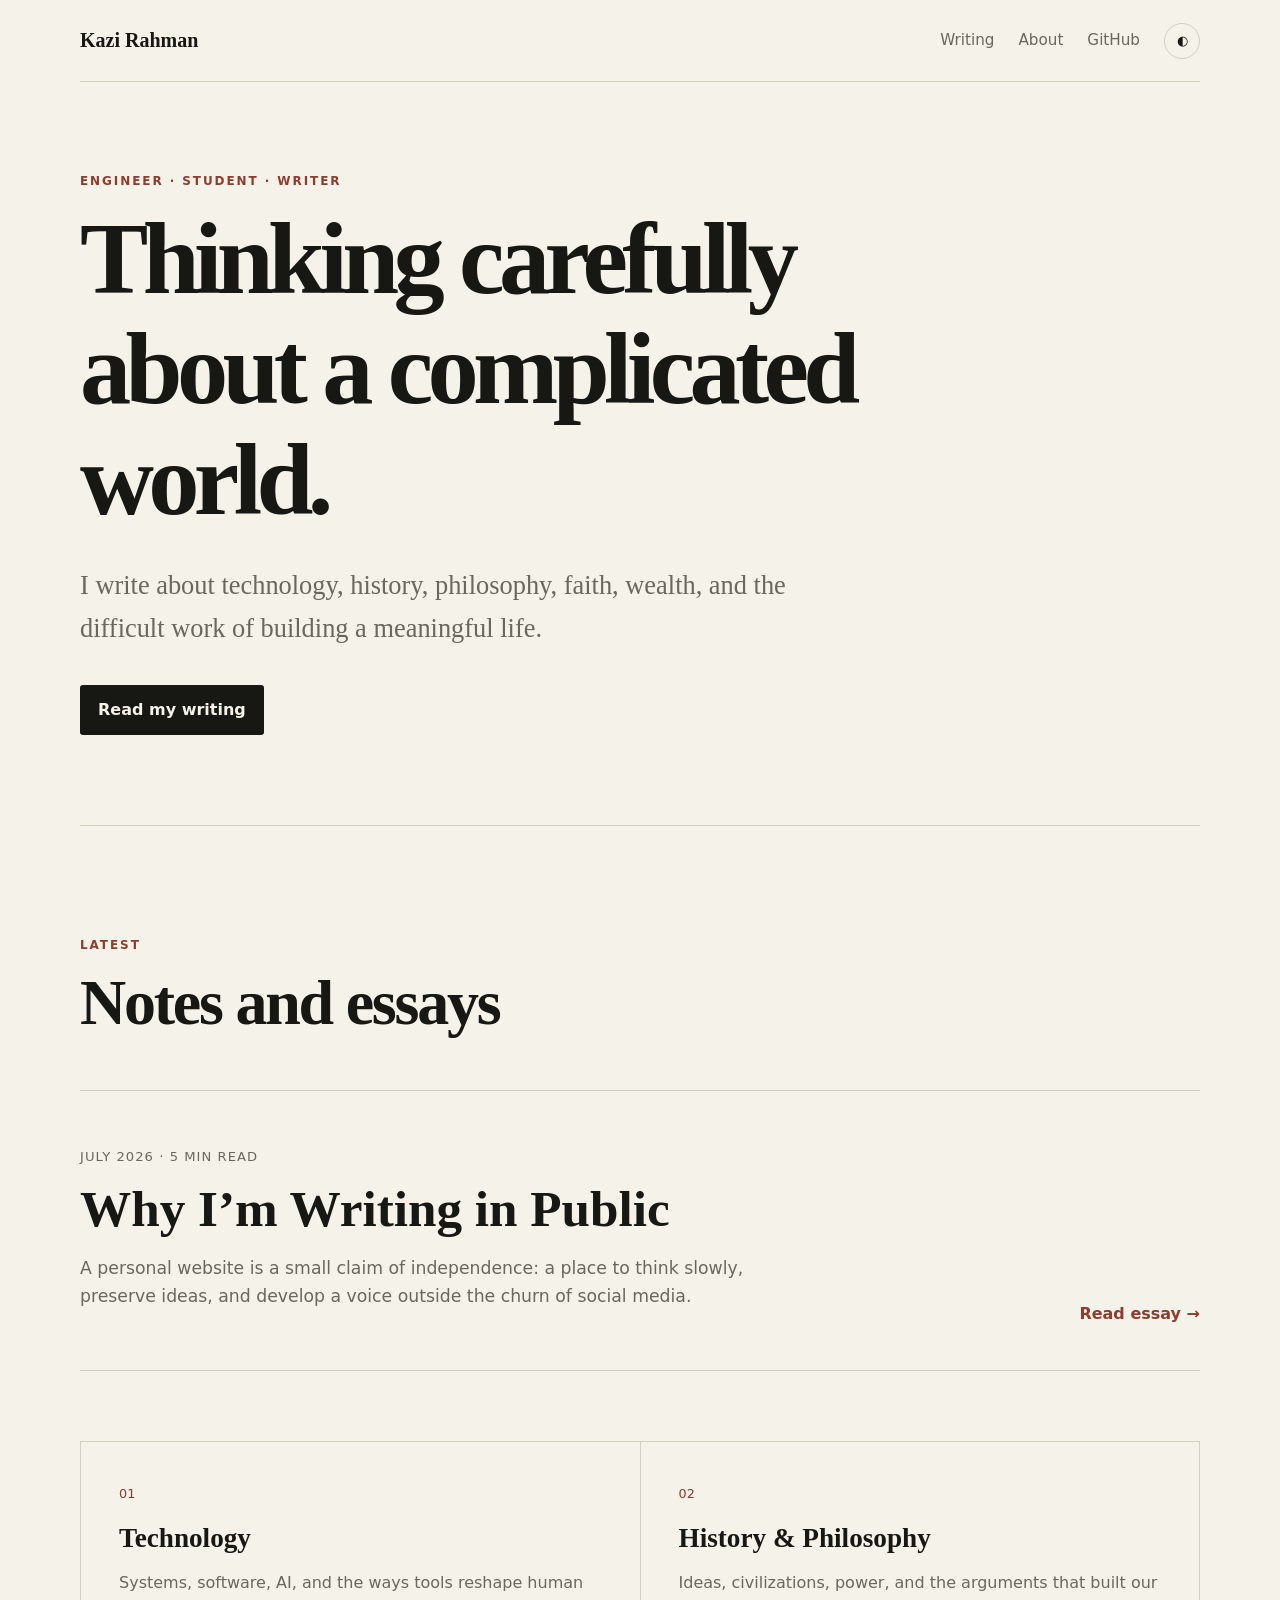
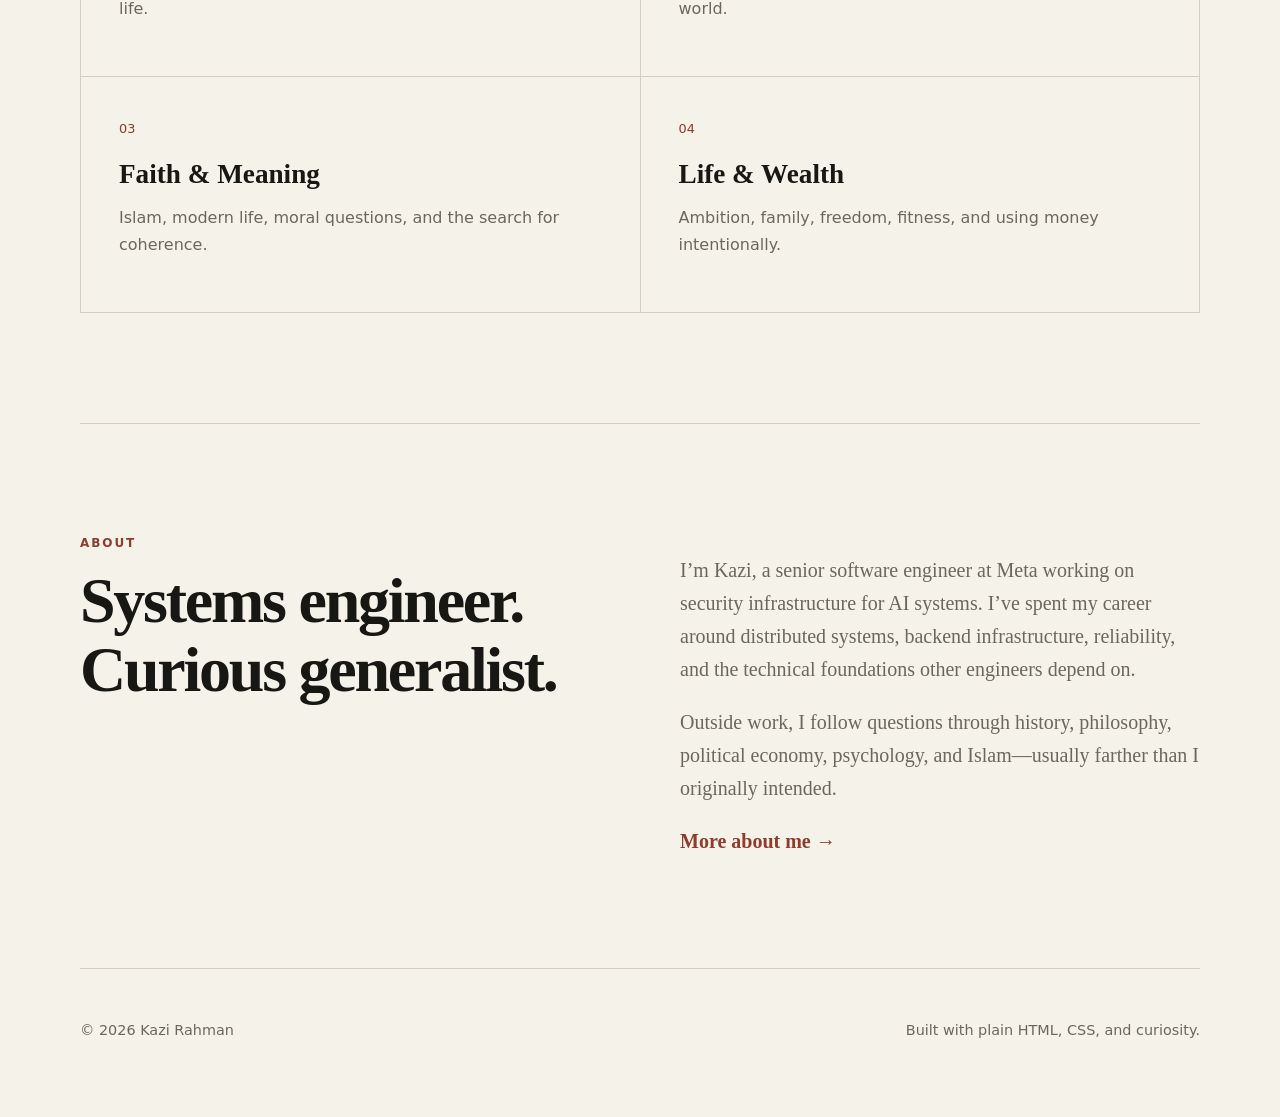
==== index.html @ b3656495 "Link and preview new about page" ====
<!doctype html>
<html lang="en">
<head>
  <meta charset="utf-8">
  <meta name="viewport" content="width=device-width, initial-scale=1">
  <meta name="description" content="Kazi Rahman's personal site — essays on technology, philosophy, history, faith, and building a meaningful life.">
  <title>Kazi Rahman — Notes & Essays</title>
  <link rel="stylesheet" href="assets/styles.css">
  <script defer src="assets/site.js"></script>
</head>
<body>
  <header class="site-header">
    <a class="brand" href="index.html">Kazi Rahman</a>
    <nav aria-label="Primary navigation">
      <a href="#writing">Writing</a>
      <a href="about.html">About</a>
      <a href="https://github.com/kazirahm" rel="me">GitHub</a>
      <button class="theme-toggle" type="button" aria-label="Toggle color theme">◐</button>
    </nav>
  </header>

  <main>
    <section class="hero">
      <p class="eyebrow">Engineer · Student · Writer</p>
      <h1>Thinking carefully about a complicated world.</h1>
      <p class="lede">I write about technology, history, philosophy, faith, wealth, and the difficult work of building a meaningful life.</p>
      <a class="button" href="#writing">Read my writing</a>
    </section>

    <section id="writing" class="section">
      <div class="section-heading">
        <p class="eyebrow">Latest</p>
        <h2>Notes and essays</h2>
      </div>

      <article class="featured-post">
        <div>
          <p class="post-meta">July 2026 · 5 min read</p>
          <h3><a href="posts/why-i-am-writing.html">Why I’m Writing in Public</a></h3>
          <p>A personal website is a small claim of independence: a place to think slowly, preserve ideas, and develop a voice outside the churn of social media.</p>
        </div>
        <a class="read-more" href="posts/why-i-am-writing.html">Read essay →</a>
      </article>

      <div class="topic-grid" aria-label="Topics">
        <div><span>01</span><h3>Technology</h3><p>Systems, software, AI, and the ways tools reshape human life.</p></div>
        <div><span>02</span><h3>History & Philosophy</h3><p>Ideas, civilizations, power, and the arguments that built our world.</p></div>
        <div><span>03</span><h3>Faith & Meaning</h3><p>Islam, modern life, moral questions, and the search for coherence.</p></div>
        <div><span>04</span><h3>Life & Wealth</h3><p>Ambition, family, freedom, fitness, and using money intentionally.</p></div>
      </div>
    </section>

    <section id="about" class="section about">
      <div class="section-heading">
        <p class="eyebrow">About</p>
        <h2>Systems engineer. Curious generalist.</h2>
      </div>
      <div class="about-copy">
        <p>I’m Kazi, a senior software engineer at Meta working on security infrastructure for AI systems. I’ve spent my career around distributed systems, backend infrastructure, reliability, and the technical foundations other engineers depend on.</p>
        <p>Outside work, I follow questions through history, philosophy, political economy, psychology, and Islam—usually farther than I originally intended.</p>
        <a class="read-more inline-link" href="about.html">More about me →</a>
      </div>
    </section>
  </main>

  <footer>
    <p>© <span id="year"></span> Kazi Rahman</p>
    <p>Built with plain HTML, CSS, and curiosity.</p>
  </footer>
</body>
</html>
---- assets/styles.css ----
:root {
  --bg: #f5f2ea;
  --surface: #ebe5d9;
  --text: #171713;
  --muted: #6b675e;
  --accent: #8d3c2d;
  --line: #d4cec1;
  --max: 1120px;
}

[data-theme="dark"] {
  --bg: #171715;
  --surface: #23221f;
  --text: #f1ede4;
  --muted: #aaa397;
  --accent: #e18a74;
  --line: #393631;
}

* { box-sizing: border-box; }
html { scroll-behavior: smooth; }
body {
  margin: 0;
  background: var(--bg);
  color: var(--text);
  font-family: Inter, ui-sans-serif, system-ui, -apple-system, BlinkMacSystemFont, "Segoe UI", sans-serif;
  line-height: 1.65;
}
a { color: inherit; }
.site-header, main, footer { width: min(calc(100% - 40px), var(--max)); margin-inline: auto; }
.site-header {
  display: flex; justify-content: space-between; align-items: center;
  min-height: 82px; border-bottom: 1px solid var(--line);
}
.brand { font-family: Georgia, serif; font-size: 1.25rem; font-weight: 700; text-decoration: none; }
nav { display: flex; align-items: center; gap: 24px; }
nav a { text-decoration: none; color: var(--muted); font-size: .95rem; }
.theme-toggle { border: 1px solid var(--line); background: transparent; color: var(--text); border-radius: 999px; width: 36px; height: 36px; cursor: pointer; }
.hero { min-height: 72vh; display: grid; align-content: center; max-width: 860px; padding: 90px 0; }
.eyebrow { margin: 0 0 12px; color: var(--accent); font-size: .75rem; font-weight: 800; letter-spacing: .16em; text-transform: uppercase; }
h1, h2, h3 { font-family: Georgia, "Times New Roman", serif; line-height: 1.08; margin-top: 0; }
h1 { font-size: clamp(3.1rem, 8vw, 6.8rem); letter-spacing: -.055em; margin-bottom: 28px; }
.lede { max-width: 720px; margin: 0 0 34px; color: var(--muted); font-family: Georgia, serif; font-size: clamp(1.2rem, 2.4vw, 1.65rem); }
.button { display: inline-block; width: fit-content; background: var(--text); color: var(--bg); padding: 12px 18px; border-radius: 3px; text-decoration: none; font-weight: 700; }
.section { padding: 110px 0; border-top: 1px solid var(--line); }
.section-heading { max-width: 680px; margin-bottom: 50px; }
h2 { font-size: clamp(2.4rem, 5vw, 4.2rem); letter-spacing: -.035em; }
.featured-post { display: flex; justify-content: space-between; gap: 40px; padding: 42px 0; border-top: 1px solid var(--line); border-bottom: 1px solid var(--line); }
.featured-post > div { max-width: 720px; }
.featured-post h3 { font-size: clamp(2rem, 4vw, 3.2rem); margin-bottom: 16px; }
.featured-post h3 a { text-decoration: none; }
.featured-post p { color: var(--muted); font-size: 1.08rem; }
.post-meta { font-size: .82rem !important; text-transform: uppercase; letter-spacing: .08em; }
.read-more { align-self: end; white-space: nowrap; color: var(--accent); font-weight: 700; text-decoration: none; }
.topic-grid { display: grid; grid-template-columns: repeat(2, 1fr); gap: 1px; margin-top: 70px; background: var(--line); border: 1px solid var(--line); }
.topic-grid > div { background: var(--bg); padding: 38px; }
.topic-grid span { color: var(--accent); font-size: .8rem; }
.topic-grid h3 { font-size: 1.7rem; margin: 18px 0 10px; }
.topic-grid p, .about-copy { color: var(--muted); }
.about { display: grid; grid-template-columns: 1fr 1fr; gap: 80px; }
.about-copy { font-family: Georgia, serif; font-size: 1.25rem; }
footer { display: flex; justify-content: space-between; gap: 24px; padding: 36px 0 60px; border-top: 1px solid var(--line); color: var(--muted); font-size: .9rem; }
.article-shell { max-width: 780px; margin: 0 auto; padding: 100px 20px; }
.article-shell h1 { font-size: clamp(3rem, 7vw, 5.5rem); }
.article-shell .lede { font-size: 1.4rem; }
.article-body { margin-top: 60px; font-family: Georgia, serif; font-size: 1.22rem; }
.article-body p { margin: 0 0 1.5em; }
.article-body h2 { font-size: 2.1rem; margin-top: 2em; }
.back-link { display: inline-block; margin-bottom: 60px; color: var(--muted); text-decoration: none; }
@media (max-width: 720px) {
  .site-header { min-height: 70px; }
  nav a { display: none; }
  .hero { min-height: 65vh; padding: 65px 0; }
  .section { padding: 75px 0; }
  .featured-post, footer { flex-direction: column; }
  .read-more { align-self: start; }
  .topic-grid, .about { grid-template-columns: 1fr; }
  .about { gap: 10px; }
  .topic-grid > div { padding: 28px; }
}
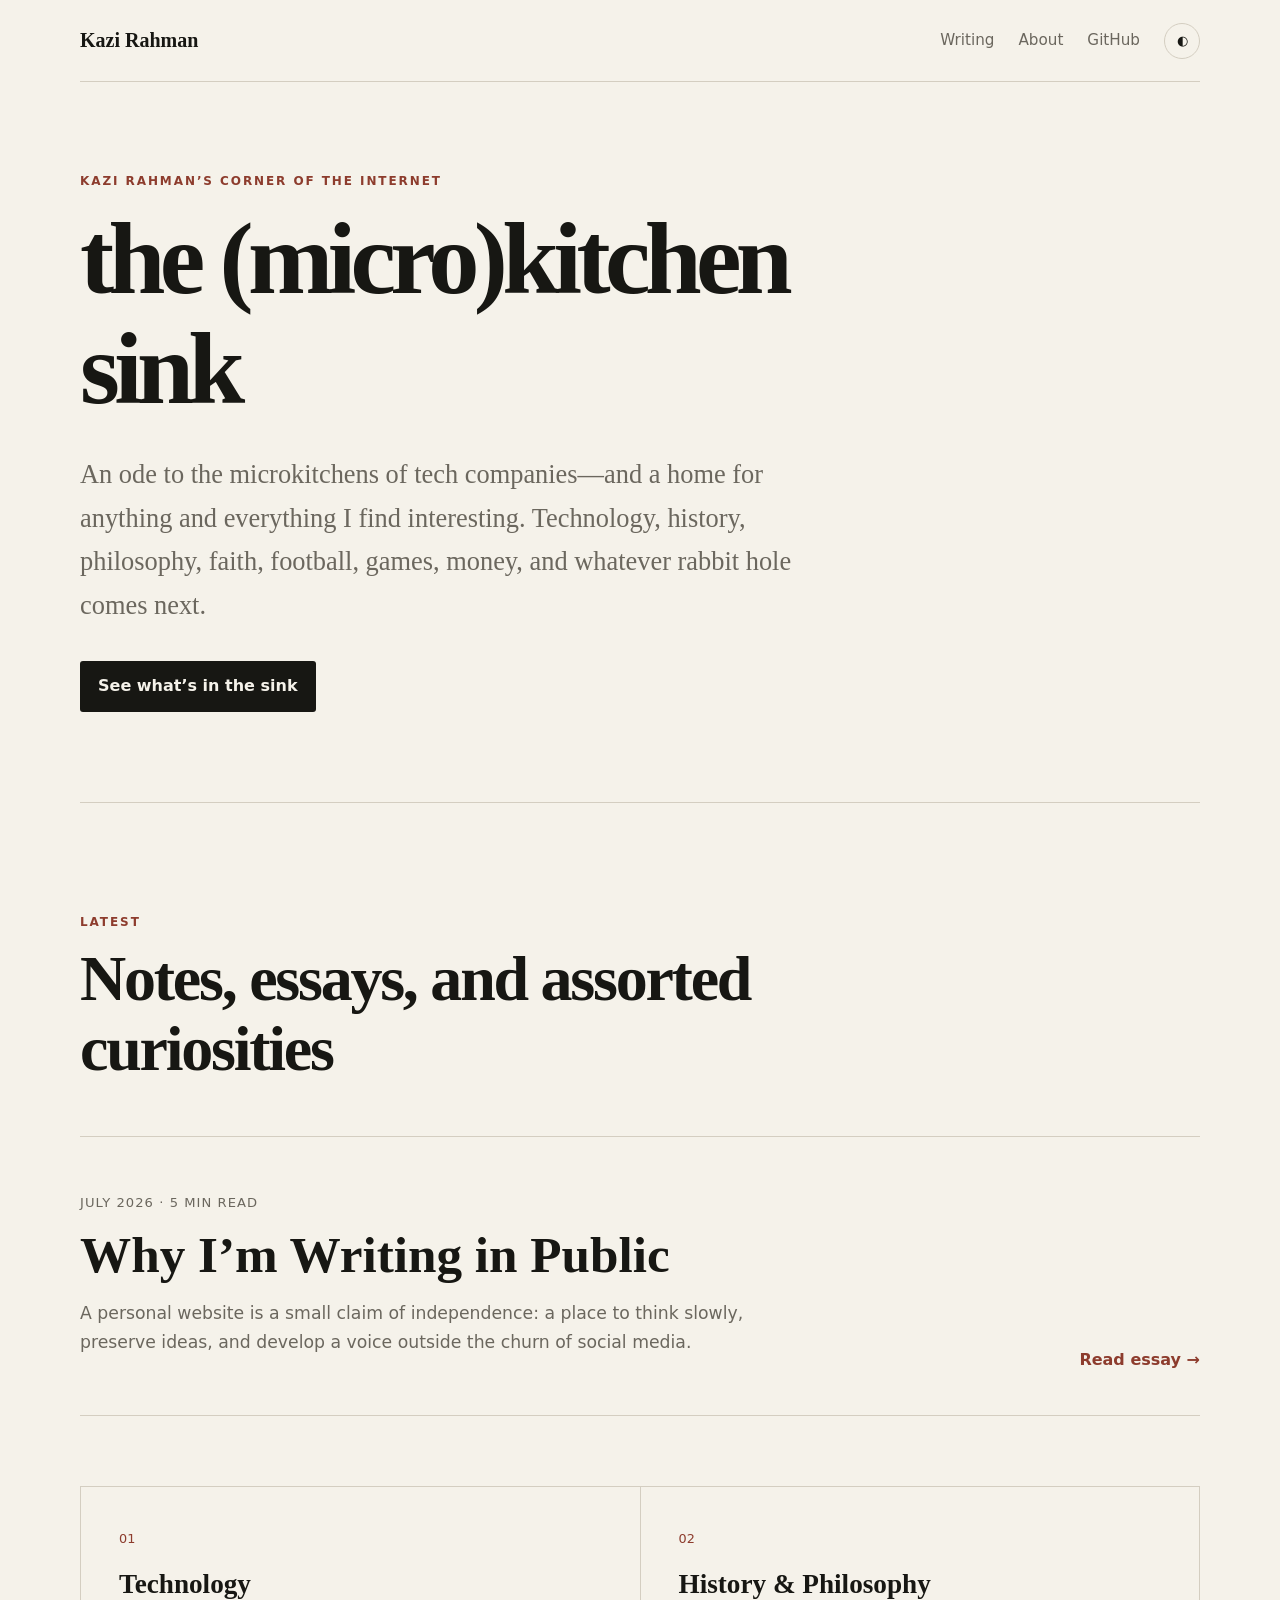
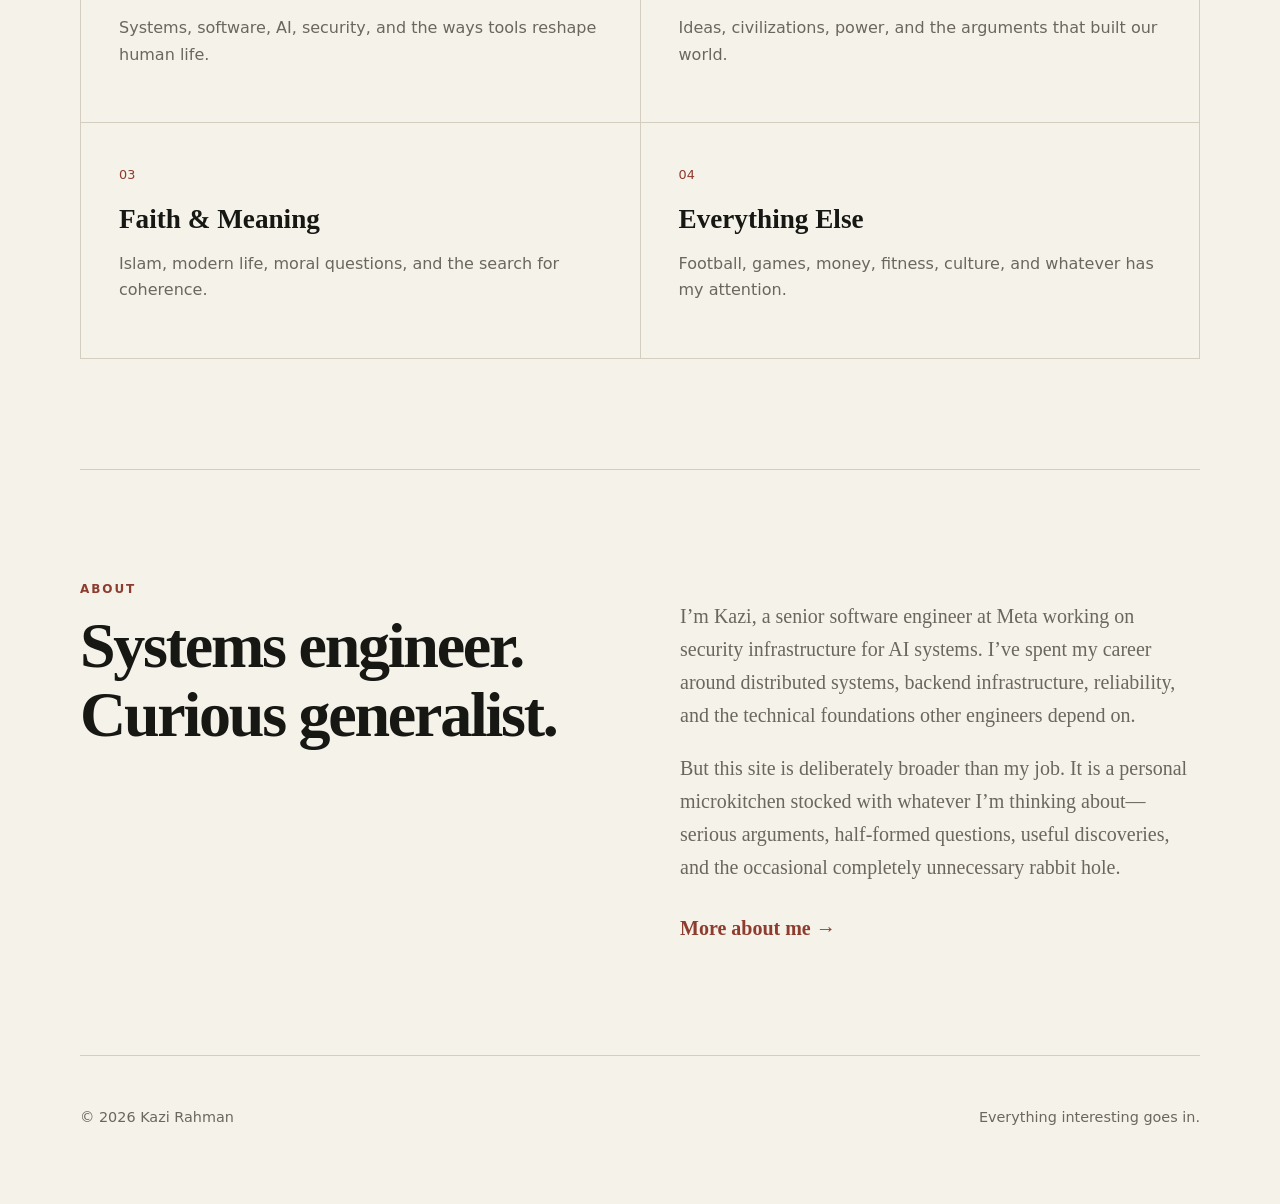
==== commit aefd1894: "Make the microkitchen sink the site identity" ====
--- a/index.html
+++ b/index.html
@@ -3,8 +3,8 @@
 <head>
   <meta charset="utf-8">
   <meta name="viewport" content="width=device-width, initial-scale=1">
-  <meta name="description" content="Kazi Rahman's personal site — essays on technology, philosophy, history, faith, and building a meaningful life.">
-  <title>Kazi Rahman — Notes & Essays</title>
+  <meta name="description" content="The (micro)kitchen sink — Kazi Rahman's corner of the internet for technology, history, philosophy, faith, football, games, money, and whatever else seems interesting.">
+  <title>the (micro)kitchen sink — Kazi Rahman</title>
   <link rel="stylesheet" href="assets/styles.css">
   <script defer src="assets/site.js"></script>
 </head>
@@ -21,16 +21,16 @@
 
   <main>
     <section class="hero">
-      <p class="eyebrow">Engineer · Student · Writer</p>
-      <h1>Thinking carefully about a complicated world.</h1>
-      <p class="lede">I write about technology, history, philosophy, faith, wealth, and the difficult work of building a meaningful life.</p>
-      <a class="button" href="#writing">Read my writing</a>
+      <p class="eyebrow">Kazi Rahman’s corner of the internet</p>
+      <h1>the (micro)kitchen sink</h1>
+      <p class="lede">An ode to the microkitchens of tech companies—and a home for anything and everything I find interesting. Technology, history, philosophy, faith, football, games, money, and whatever rabbit hole comes next.</p>
+      <a class="button" href="#writing">See what’s in the sink</a>
     </section>
 
     <section id="writing" class="section">
       <div class="section-heading">
         <p class="eyebrow">Latest</p>
-        <h2>Notes and essays</h2>
+        <h2>Notes, essays, and assorted curiosities</h2>
       </div>
 
       <article class="featured-post">
@@ -43,10 +43,10 @@
       </article>
 
       <div class="topic-grid" aria-label="Topics">
-        <div><span>01</span><h3>Technology</h3><p>Systems, software, AI, and the ways tools reshape human life.</p></div>
+        <div><span>01</span><h3>Technology</h3><p>Systems, software, AI, security, and the ways tools reshape human life.</p></div>
         <div><span>02</span><h3>History & Philosophy</h3><p>Ideas, civilizations, power, and the arguments that built our world.</p></div>
         <div><span>03</span><h3>Faith & Meaning</h3><p>Islam, modern life, moral questions, and the search for coherence.</p></div>
-        <div><span>04</span><h3>Life & Wealth</h3><p>Ambition, family, freedom, fitness, and using money intentionally.</p></div>
+        <div><span>04</span><h3>Everything Else</h3><p>Football, games, money, fitness, culture, and whatever has my attention.</p></div>
       </div>
     </section>
 
@@ -57,7 +57,7 @@
       </div>
       <div class="about-copy">
         <p>I’m Kazi, a senior software engineer at Meta working on security infrastructure for AI systems. I’ve spent my career around distributed systems, backend infrastructure, reliability, and the technical foundations other engineers depend on.</p>
-        <p>Outside work, I follow questions through history, philosophy, political economy, psychology, and Islam—usually farther than I originally intended.</p>
+        <p>But this site is deliberately broader than my job. It is a personal microkitchen stocked with whatever I’m thinking about—serious arguments, half-formed questions, useful discoveries, and the occasional completely unnecessary rabbit hole.</p>
         <a class="read-more inline-link" href="about.html">More about me →</a>
       </div>
     </section>
@@ -65,7 +65,7 @@
 
   <footer>
     <p>© <span id="year"></span> Kazi Rahman</p>
-    <p>Built with plain HTML, CSS, and curiosity.</p>
+    <p>Everything interesting goes in.</p>
   </footer>
 </body>
 </html>
--- a/assets/styles.css
+++ b/assets/styles.css
@@ -27,6 +27,7 @@
   line-height: 1.65;
 }
 a { color: inherit; }
+a:focus-visible, button:focus-visible { outline: 3px solid var(--accent); outline-offset: 4px; }
 .site-header, main, footer { width: min(calc(100% - 40px), var(--max)); margin-inline: auto; }
 .site-header {
   display: flex; justify-content: space-between; align-items: center;
@@ -35,6 +36,7 @@
 .brand { font-family: Georgia, serif; font-size: 1.25rem; font-weight: 700; text-decoration: none; }
 nav { display: flex; align-items: center; gap: 24px; }
 nav a { text-decoration: none; color: var(--muted); font-size: .95rem; }
+nav a:hover, nav a[aria-current="page"] { color: var(--text); }
 .theme-toggle { border: 1px solid var(--line); background: transparent; color: var(--text); border-radius: 999px; width: 36px; height: 36px; cursor: pointer; }
 .hero { min-height: 72vh; display: grid; align-content: center; max-width: 860px; padding: 90px 0; }
 .eyebrow { margin: 0 0 12px; color: var(--accent); font-size: .75rem; font-weight: 800; letter-spacing: .16em; text-transform: uppercase; }
@@ -42,6 +44,7 @@
 h1 { font-size: clamp(3.1rem, 8vw, 6.8rem); letter-spacing: -.055em; margin-bottom: 28px; }
 .lede { max-width: 720px; margin: 0 0 34px; color: var(--muted); font-family: Georgia, serif; font-size: clamp(1.2rem, 2.4vw, 1.65rem); }
 .button { display: inline-block; width: fit-content; background: var(--text); color: var(--bg); padding: 12px 18px; border-radius: 3px; text-decoration: none; font-weight: 700; }
+.button:hover { transform: translateY(-1px); }
 .section { padding: 110px 0; border-top: 1px solid var(--line); }
 .section-heading { max-width: 680px; margin-bottom: 50px; }
 h2 { font-size: clamp(2.4rem, 5vw, 4.2rem); letter-spacing: -.035em; }
@@ -52,6 +55,7 @@
 .featured-post p { color: var(--muted); font-size: 1.08rem; }
 .post-meta { font-size: .82rem !important; text-transform: uppercase; letter-spacing: .08em; }
 .read-more { align-self: end; white-space: nowrap; color: var(--accent); font-weight: 700; text-decoration: none; }
+.inline-link { display: inline-block; margin-top: 8px; }
 .topic-grid { display: grid; grid-template-columns: repeat(2, 1fr); gap: 1px; margin-top: 70px; background: var(--line); border: 1px solid var(--line); }
 .topic-grid > div { background: var(--bg); padding: 38px; }
 .topic-grid span { color: var(--accent); font-size: .8rem; }
@@ -60,6 +64,70 @@
 .about { display: grid; grid-template-columns: 1fr 1fr; gap: 80px; }
 .about-copy { font-family: Georgia, serif; font-size: 1.25rem; }
 footer { display: flex; justify-content: space-between; gap: 24px; padding: 36px 0 60px; border-top: 1px solid var(--line); color: var(--muted); font-size: .9rem; }
+
+/* About page */
+.about-hero {
+  min-height: 68vh;
+  display: grid;
+  grid-template-columns: minmax(0, 1.35fr) minmax(280px, .65fr);
+  gap: 72px;
+  align-items: end;
+  padding: 110px 0 90px;
+}
+.about-hero h1 { max-width: 820px; margin-bottom: 0; }
+.about-intro {
+  margin: 0 0 14px;
+  color: var(--muted);
+  font-family: Georgia, serif;
+  font-size: clamp(1.25rem, 2vw, 1.55rem);
+}
+.fact-strip {
+  display: grid;
+  grid-template-columns: repeat(4, 1fr);
+  border-top: 1px solid var(--line);
+  border-bottom: 1px solid var(--line);
+}
+.fact-strip > div { padding: 28px 24px 30px 0; }
+.fact-strip > div + div { border-left: 1px solid var(--line); padding-left: 24px; }
+.fact-strip span {
+  display: block;
+  margin-bottom: 8px;
+  color: var(--accent);
+  font-size: .7rem;
+  font-weight: 800;
+  letter-spacing: .12em;
+  text-transform: uppercase;
+}
+.fact-strip strong { display: block; font-family: Georgia, serif; font-size: 1.06rem; line-height: 1.35; }
+.about-section {
+  display: grid;
+  grid-template-columns: minmax(260px, .75fr) minmax(0, 1.25fr);
+  gap: 90px;
+  padding: 105px 0;
+  border-bottom: 1px solid var(--line);
+}
+.section-label { position: sticky; top: 32px; align-self: start; }
+.section-label h2 { max-width: 440px; font-size: clamp(2.25rem, 4vw, 3.8rem); }
+.prose { max-width: 720px; color: var(--muted); font-family: Georgia, serif; font-size: 1.23rem; }
+.prose p { margin: 0 0 1.45em; }
+.prose p:first-child { color: var(--text); font-size: 1.38rem; }
+.project-list { border-top: 1px solid var(--line); }
+.project-list article {
+  display: grid;
+  grid-template-columns: 48px 1fr;
+  gap: 28px;
+  padding: 32px 0;
+  border-bottom: 1px solid var(--line);
+}
+.project-number { margin: 5px 0 0; color: var(--accent); font-weight: 800; }
+.project-list h3 { margin-bottom: 10px; font-size: 1.65rem; }
+.project-list article > div > p { max-width: 650px; margin: 0; color: var(--muted); }
+.personal-section { border-bottom: 0; }
+.about-cta { padding: 100px 0 120px; border-top: 1px solid var(--line); }
+.about-cta h2 { max-width: 800px; }
+.cta-links { display: flex; align-items: center; gap: 26px; margin-top: 38px; }
+.text-link { color: var(--accent); font-weight: 700; text-decoration: none; }
+
 .article-shell { max-width: 780px; margin: 0 auto; padding: 100px 20px; }
 .article-shell h1 { font-size: clamp(3rem, 7vw, 5.5rem); }
 .article-shell .lede { font-size: 1.4rem; }
@@ -67,9 +135,21 @@
 .article-body p { margin: 0 0 1.5em; }
 .article-body h2 { font-size: 2.1rem; margin-top: 2em; }
 .back-link { display: inline-block; margin-bottom: 60px; color: var(--muted); text-decoration: none; }
+
+@media (max-width: 900px) {
+  .about-hero { grid-template-columns: 1fr; gap: 34px; align-content: center; }
+  .fact-strip { grid-template-columns: repeat(2, 1fr); }
+  .fact-strip > div:nth-child(3) { border-left: 0; }
+  .fact-strip > div:nth-child(n+3) { border-top: 1px solid var(--line); }
+  .about-section { grid-template-columns: 1fr; gap: 28px; }
+  .section-label { position: static; }
+}
+
 @media (max-width: 720px) {
   .site-header { min-height: 70px; }
+  nav { gap: 14px; }
   nav a { display: none; }
+  nav a[aria-current="page"] { display: inline; }
   .hero { min-height: 65vh; padding: 65px 0; }
   .section { padding: 75px 0; }
   .featured-post, footer { flex-direction: column; }
@@ -77,4 +157,12 @@
   .topic-grid, .about { grid-template-columns: 1fr; }
   .about { gap: 10px; }
   .topic-grid > div { padding: 28px; }
+  .about-hero { min-height: auto; padding: 75px 0 65px; }
+  .fact-strip { grid-template-columns: 1fr; }
+  .fact-strip > div, .fact-strip > div + div { padding: 22px 0; border-left: 0; }
+  .fact-strip > div + div { border-top: 1px solid var(--line); }
+  .about-section { padding: 75px 0; }
+  .prose { font-size: 1.1rem; }
+  .prose p:first-child { font-size: 1.22rem; }
+  .cta-links { align-items: flex-start; flex-direction: column; }
 }
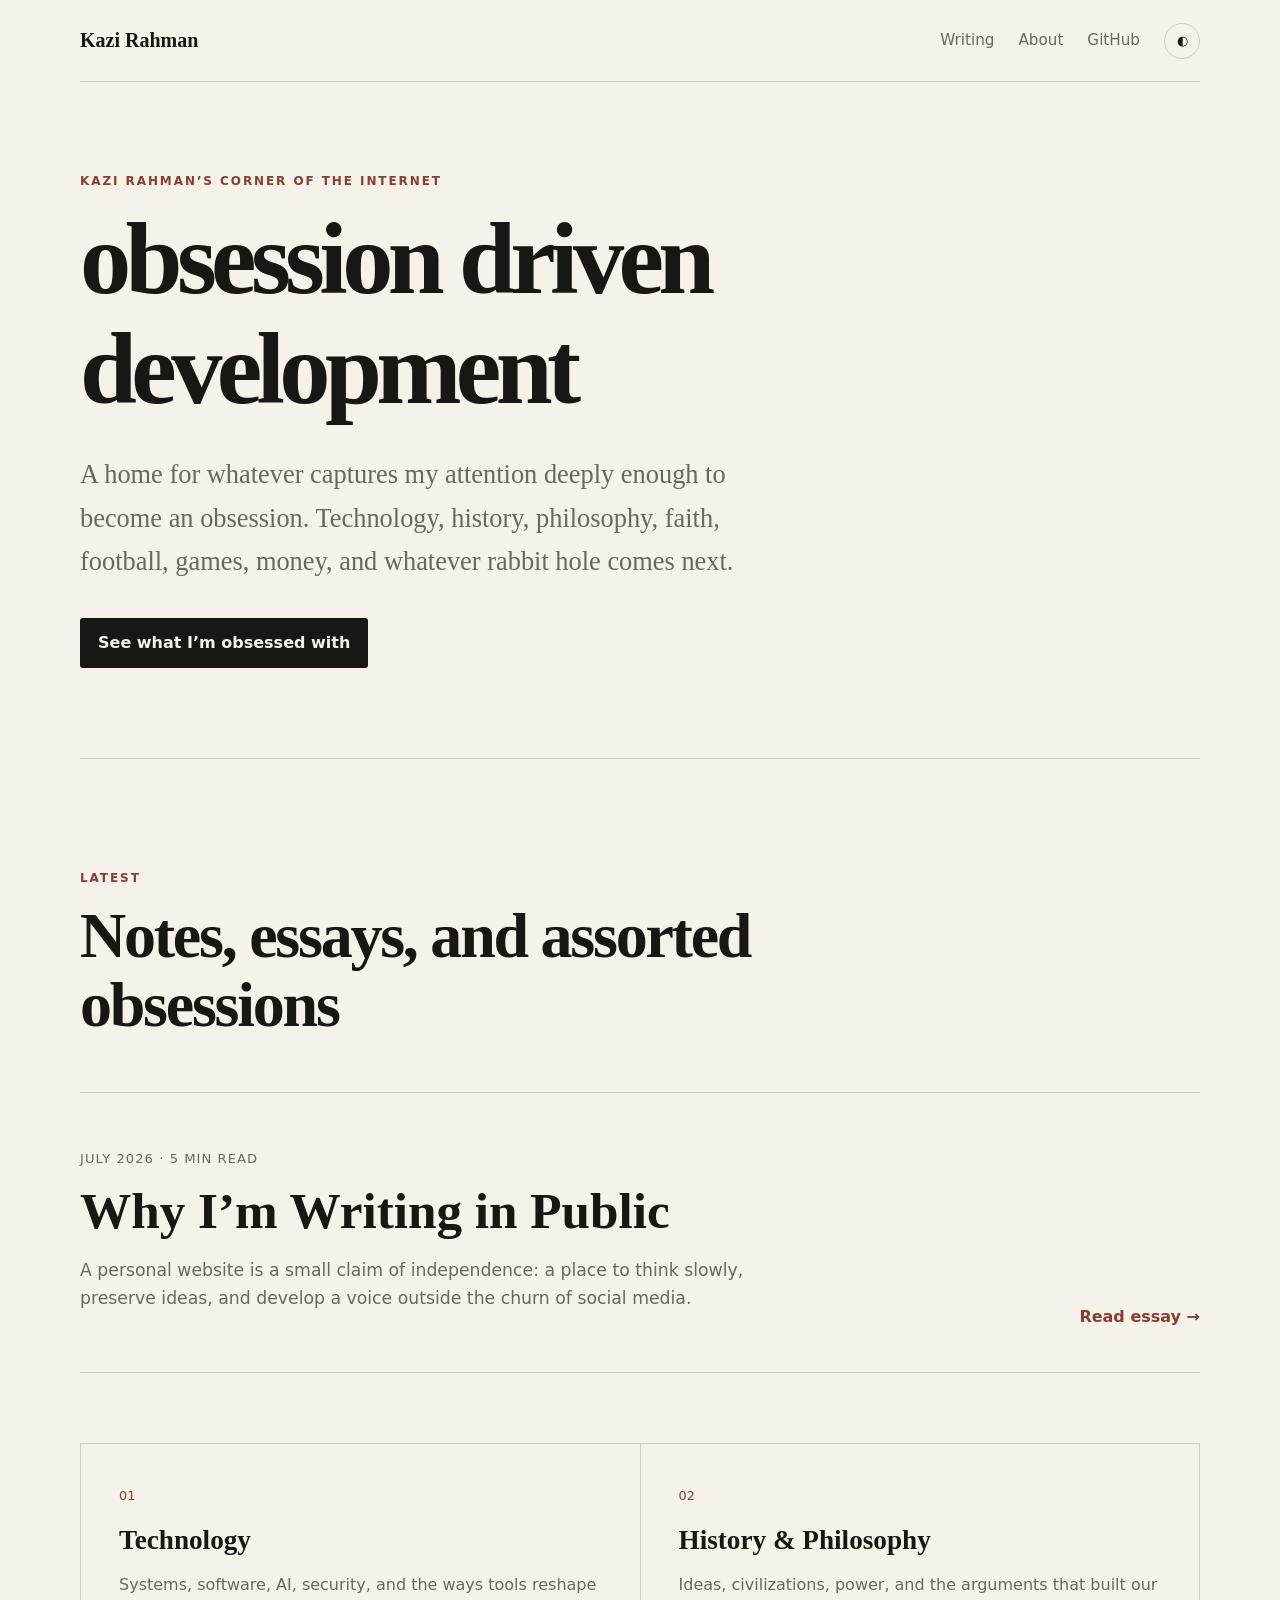
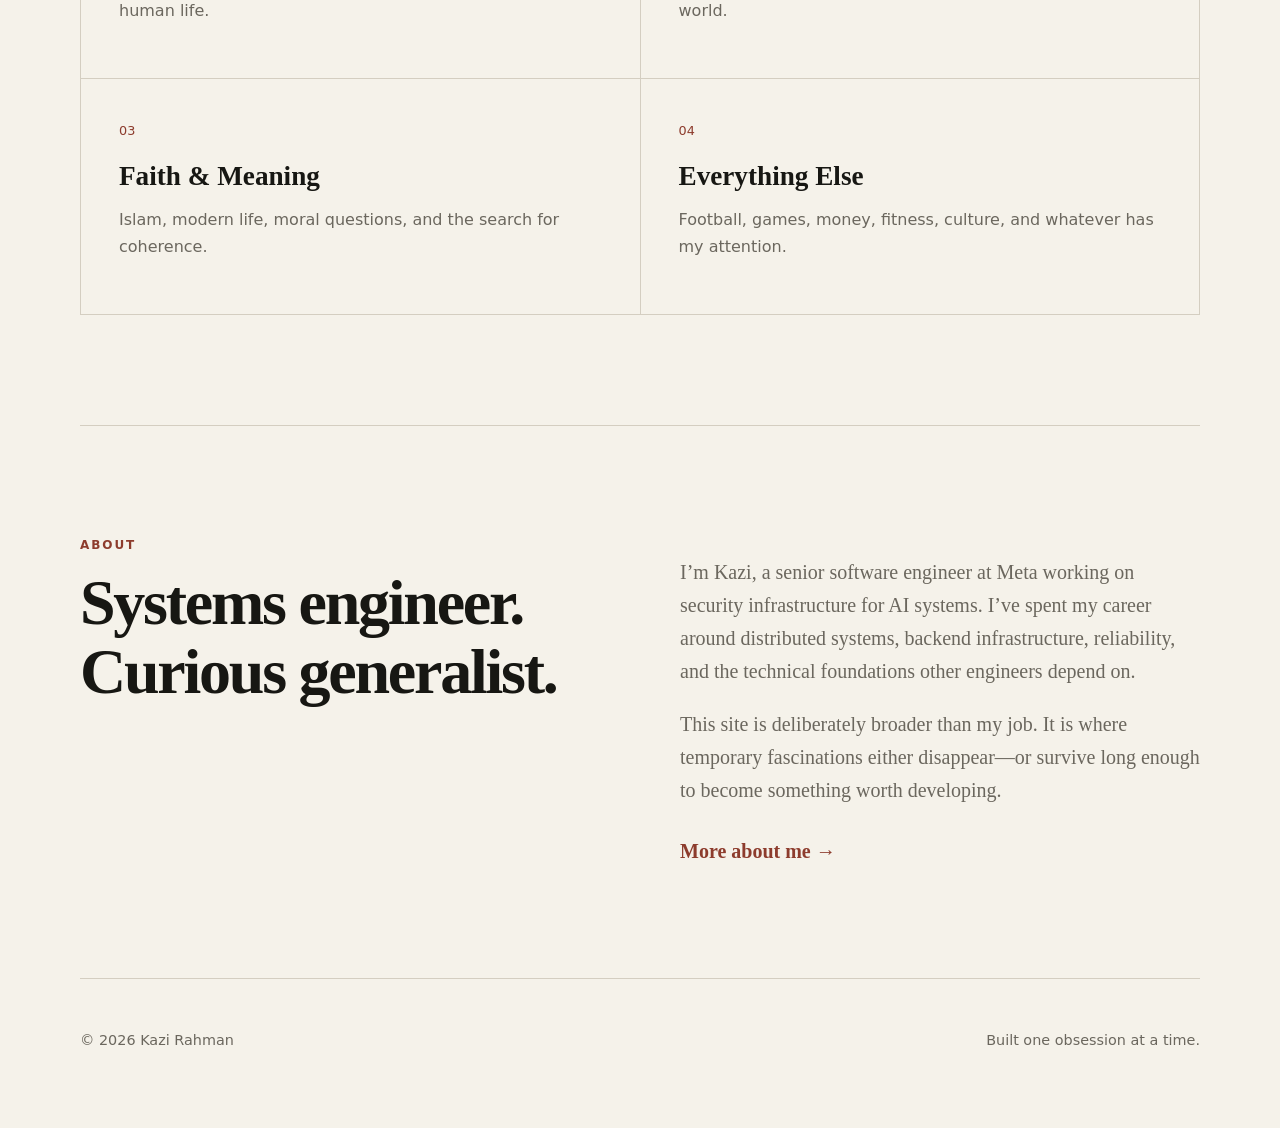
==== commit b17f91cf: "Rename site to obsession driven development" ====
--- a/index.html
+++ b/index.html
@@ -3,8 +3,8 @@
 <head>
   <meta charset="utf-8">
   <meta name="viewport" content="width=device-width, initial-scale=1">
-  <meta name="description" content="The (micro)kitchen sink — Kazi Rahman's corner of the internet for technology, history, philosophy, faith, football, games, money, and whatever else seems interesting.">
-  <title>the (micro)kitchen sink — Kazi Rahman</title>
+  <meta name="description" content="Obsession driven development — Kazi Rahman's corner of the internet for technology, history, philosophy, faith, football, games, money, and whatever else captures his attention.">
+  <title>obsession driven development — Kazi Rahman</title>
   <link rel="stylesheet" href="assets/styles.css">
   <script defer src="assets/site.js"></script>
 </head>
@@ -22,15 +22,15 @@
   <main>
     <section class="hero">
       <p class="eyebrow">Kazi Rahman’s corner of the internet</p>
-      <h1>the (micro)kitchen sink</h1>
-      <p class="lede">An ode to the microkitchens of tech companies—and a home for anything and everything I find interesting. Technology, history, philosophy, faith, football, games, money, and whatever rabbit hole comes next.</p>
-      <a class="button" href="#writing">See what’s in the sink</a>
+      <h1>obsession driven development</h1>
+      <p class="lede">A home for whatever captures my attention deeply enough to become an obsession. Technology, history, philosophy, faith, football, games, money, and whatever rabbit hole comes next.</p>
+      <a class="button" href="#writing">See what I’m obsessed with</a>
     </section>
 
     <section id="writing" class="section">
       <div class="section-heading">
         <p class="eyebrow">Latest</p>
-        <h2>Notes, essays, and assorted curiosities</h2>
+        <h2>Notes, essays, and assorted obsessions</h2>
       </div>
 
       <article class="featured-post">
@@ -57,7 +57,7 @@
       </div>
       <div class="about-copy">
         <p>I’m Kazi, a senior software engineer at Meta working on security infrastructure for AI systems. I’ve spent my career around distributed systems, backend infrastructure, reliability, and the technical foundations other engineers depend on.</p>
-        <p>But this site is deliberately broader than my job. It is a personal microkitchen stocked with whatever I’m thinking about—serious arguments, half-formed questions, useful discoveries, and the occasional completely unnecessary rabbit hole.</p>
+        <p>This site is deliberately broader than my job. It is where temporary fascinations either disappear—or survive long enough to become something worth developing.</p>
         <a class="read-more inline-link" href="about.html">More about me →</a>
       </div>
     </section>
@@ -65,7 +65,7 @@
 
   <footer>
     <p>© <span id="year"></span> Kazi Rahman</p>
-    <p>Everything interesting goes in.</p>
+    <p>Built one obsession at a time.</p>
   </footer>
 </body>
 </html>
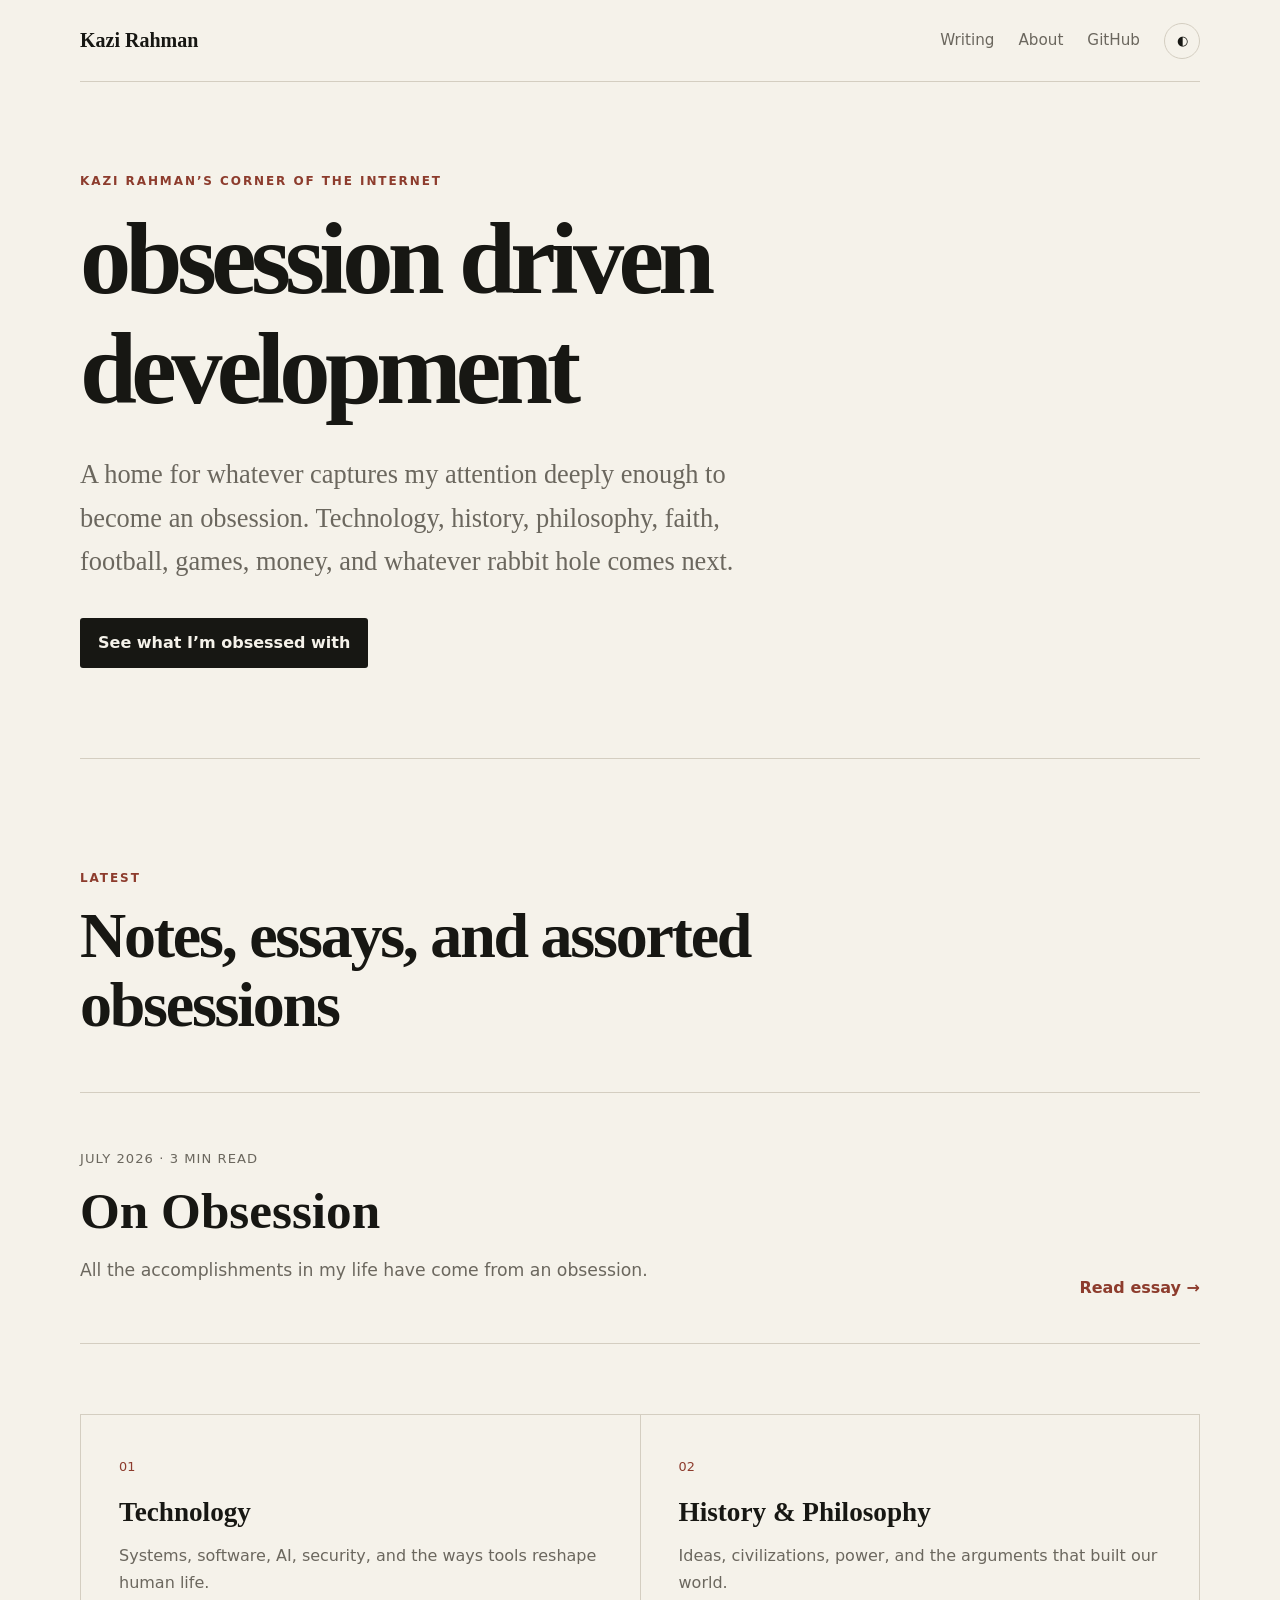
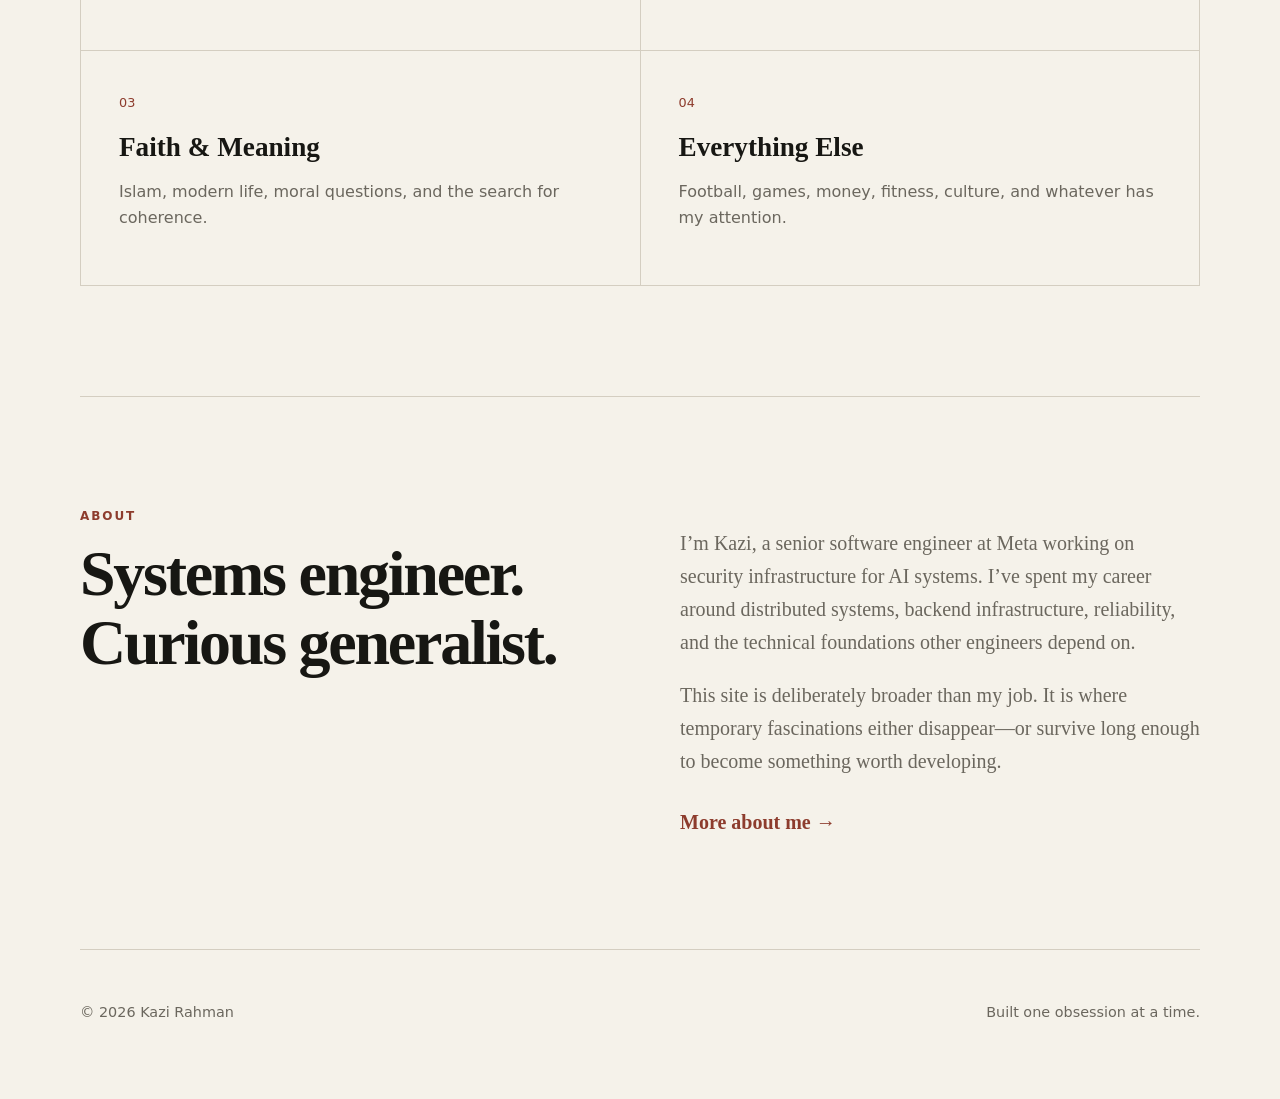
==== commit fedcfdd7: "Feature On Obsession on homepage" ====
--- a/index.html
+++ b/index.html
@@ -35,11 +35,11 @@
 
       <article class="featured-post">
         <div>
-          <p class="post-meta">July 2026 · 5 min read</p>
-          <h3><a href="posts/why-i-am-writing.html">Why I’m Writing in Public</a></h3>
-          <p>A personal website is a small claim of independence: a place to think slowly, preserve ideas, and develop a voice outside the churn of social media.</p>
+          <p class="post-meta">July 2026 · 3 min read</p>
+          <h3><a href="posts/on-obsession.html">On Obsession</a></h3>
+          <p>All the accomplishments in my life have come from an obsession.</p>
         </div>
-        <a class="read-more" href="posts/why-i-am-writing.html">Read essay →</a>
+        <a class="read-more" href="posts/on-obsession.html">Read essay →</a>
       </article>
 
       <div class="topic-grid" aria-label="Topics">
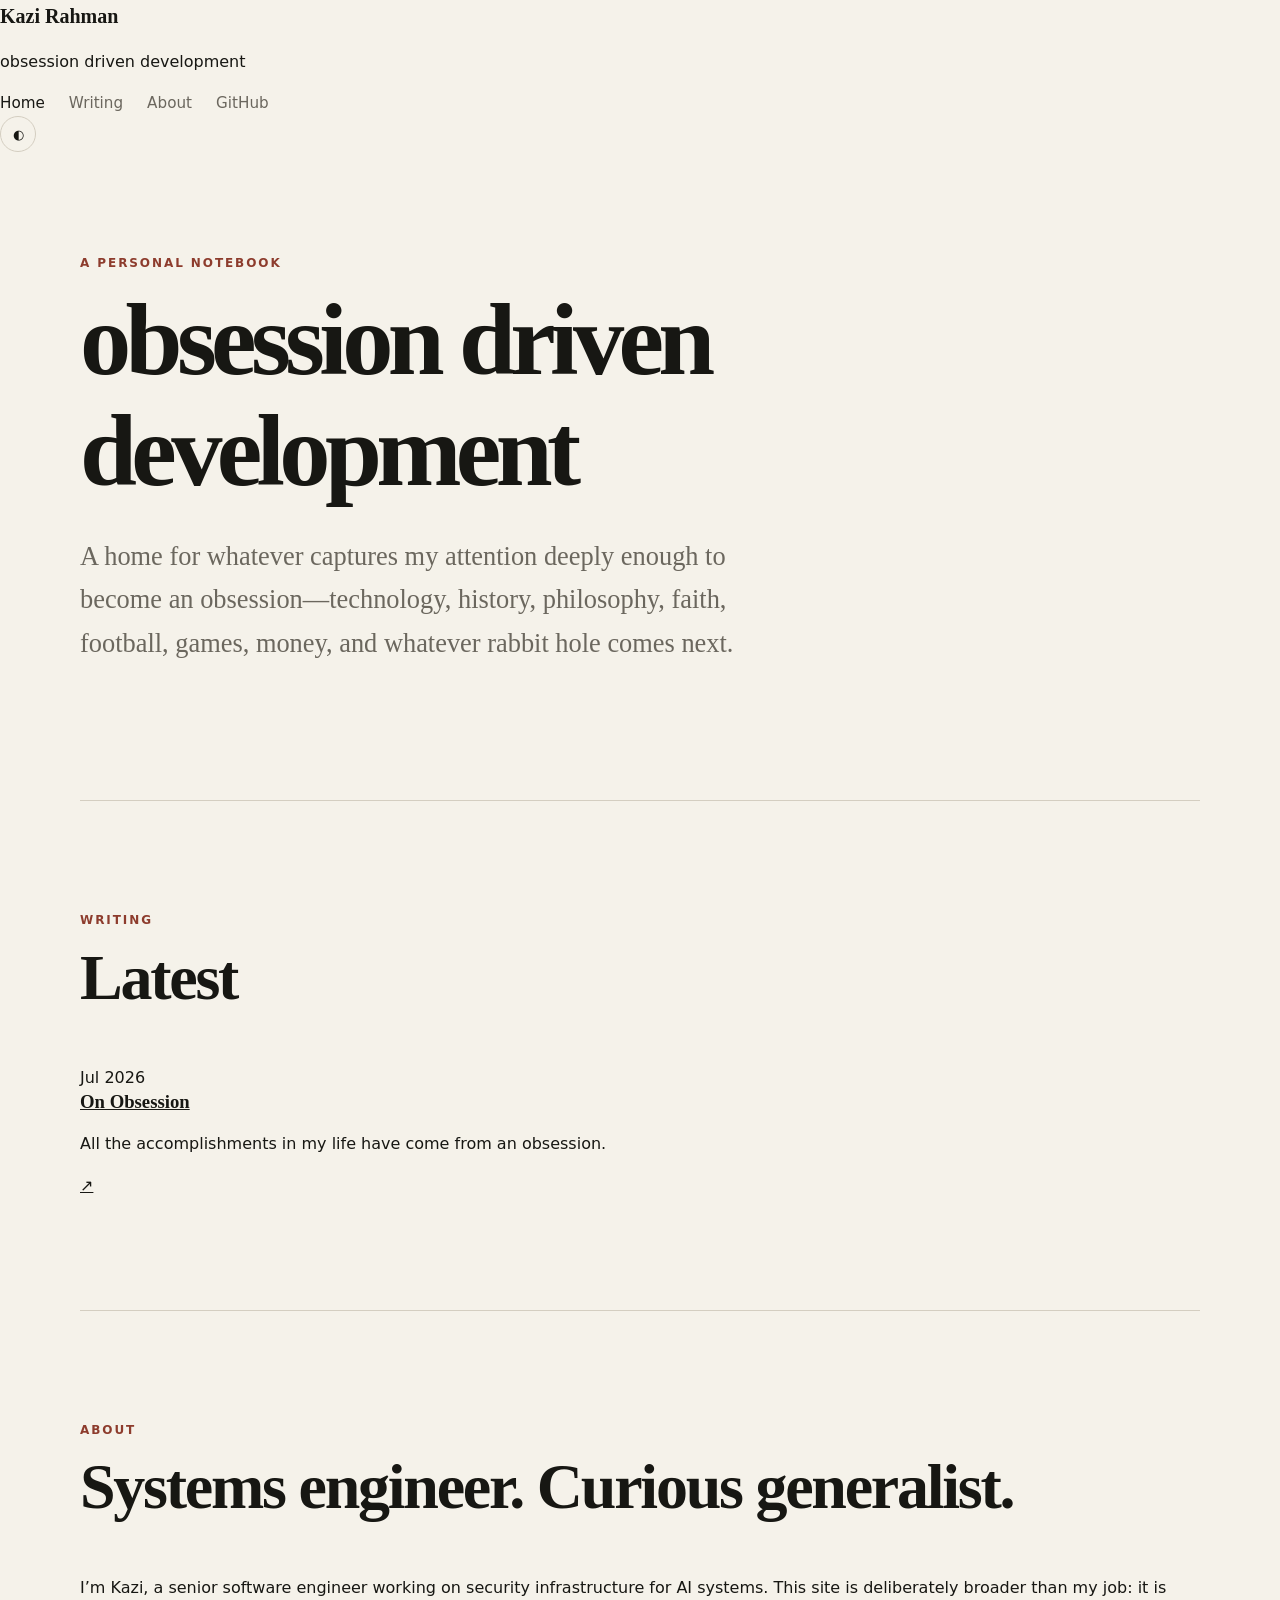
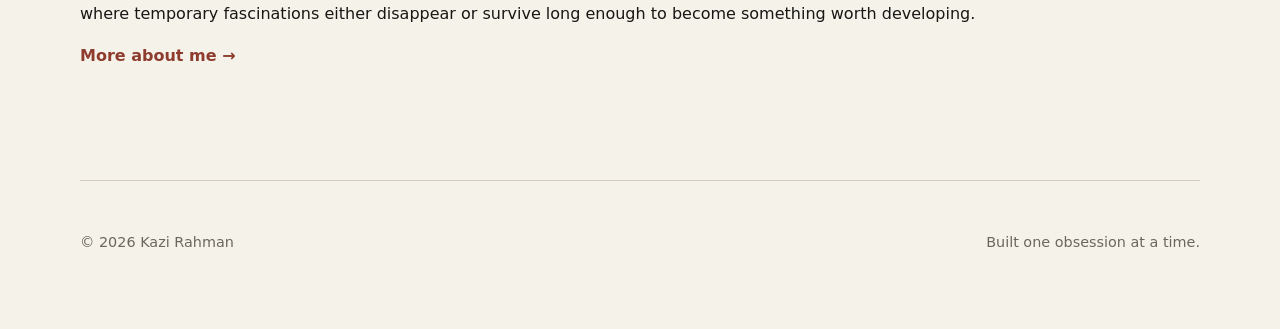
==== commit d4005567: "Simplify homepage with left navigation" ====
--- a/index.html
+++ b/index.html
@@ -9,63 +9,60 @@
   <script defer src="assets/site.js"></script>
 </head>
 <body>
-  <header class="site-header">
-    <a class="brand" href="index.html">Kazi Rahman</a>
+  <aside class="site-nav">
+    <div class="nav-identity">
+      <a class="brand" href="index.html">Kazi Rahman</a>
+      <p>obsession driven development</p>
+    </div>
+
     <nav aria-label="Primary navigation">
-      <a href="#writing">Writing</a>
-      <a href="about.html">About</a>
-      <a href="https://github.com/kazirahm" rel="me">GitHub</a>
-      <button class="theme-toggle" type="button" aria-label="Toggle color theme">◐</button>
+      <a class="nav-link active" href="index.html" aria-current="page">Home</a>
+      <a class="nav-link" href="#writing">Writing</a>
+      <a class="nav-link" href="about.html">About</a>
+      <a class="nav-link" href="https://github.com/kazirahm" rel="me">GitHub</a>
     </nav>
-  </header>
 
-  <main>
-    <section class="hero">
-      <p class="eyebrow">Kazi Rahman’s corner of the internet</p>
-      <h1>obsession driven development</h1>
-      <p class="lede">A home for whatever captures my attention deeply enough to become an obsession. Technology, history, philosophy, faith, football, games, money, and whatever rabbit hole comes next.</p>
-      <a class="button" href="#writing">See what I’m obsessed with</a>
-    </section>
+    <button class="theme-toggle" type="button" aria-label="Toggle color theme">◐</button>
+  </aside>
 
-    <section id="writing" class="section">
-      <div class="section-heading">
-        <p class="eyebrow">Latest</p>
-        <h2>Notes, essays, and assorted obsessions</h2>
-      </div>
+  <div class="site-content">
+    <main>
+      <section class="hero">
+        <p class="eyebrow">A personal notebook</p>
+        <h1>obsession driven development</h1>
+        <p class="lede">A home for whatever captures my attention deeply enough to become an obsession—technology, history, philosophy, faith, football, games, money, and whatever rabbit hole comes next.</p>
+      </section>
 
-      <article class="featured-post">
+      <section id="writing" class="section writing-section">
+        <div class="section-heading">
+          <p class="eyebrow">Writing</p>
+          <h2>Latest</h2>
+        </div>
+
+        <article class="post-row">
+          <div class="post-date">Jul 2026</div>
+          <div class="post-copy">
+            <h3><a href="posts/on-obsession.html">On Obsession</a></h3>
+            <p>All the accomplishments in my life have come from an obsession.</p>
+          </div>
+          <a class="post-arrow" href="posts/on-obsession.html" aria-label="Read On Obsession">↗</a>
+        </article>
+      </section>
+
+      <section class="section home-about">
+        <p class="eyebrow">About</p>
         <div>
-          <p class="post-meta">July 2026 · 3 min read</p>
-          <h3><a href="posts/on-obsession.html">On Obsession</a></h3>
-          <p>All the accomplishments in my life have come from an obsession.</p>
+          <h2>Systems engineer. Curious generalist.</h2>
+          <p>I’m Kazi, a senior software engineer working on security infrastructure for AI systems. This site is deliberately broader than my job: it is where temporary fascinations either disappear or survive long enough to become something worth developing.</p>
+          <a class="text-link" href="about.html">More about me →</a>
         </div>
-        <a class="read-more" href="posts/on-obsession.html">Read essay →</a>
-      </article>
+      </section>
+    </main>
 
-      <div class="topic-grid" aria-label="Topics">
-        <div><span>01</span><h3>Technology</h3><p>Systems, software, AI, security, and the ways tools reshape human life.</p></div>
-        <div><span>02</span><h3>History & Philosophy</h3><p>Ideas, civilizations, power, and the arguments that built our world.</p></div>
-        <div><span>03</span><h3>Faith & Meaning</h3><p>Islam, modern life, moral questions, and the search for coherence.</p></div>
-        <div><span>04</span><h3>Everything Else</h3><p>Football, games, money, fitness, culture, and whatever has my attention.</p></div>
-      </div>
-    </section>
-
-    <section id="about" class="section about">
-      <div class="section-heading">
-        <p class="eyebrow">About</p>
-        <h2>Systems engineer. Curious generalist.</h2>
-      </div>
-      <div class="about-copy">
-        <p>I’m Kazi, a senior software engineer at Meta working on security infrastructure for AI systems. I’ve spent my career around distributed systems, backend infrastructure, reliability, and the technical foundations other engineers depend on.</p>
-        <p>This site is deliberately broader than my job. It is where temporary fascinations either disappear—or survive long enough to become something worth developing.</p>
-        <a class="read-more inline-link" href="about.html">More about me →</a>
-      </div>
-    </section>
-  </main>
-
-  <footer>
-    <p>© <span id="year"></span> Kazi Rahman</p>
-    <p>Built one obsession at a time.</p>
-  </footer>
+    <footer>
+      <p>© <span id="year"></span> Kazi Rahman</p>
+      <p>Built one obsession at a time.</p>
+    </footer>
+  </div>
 </body>
 </html>
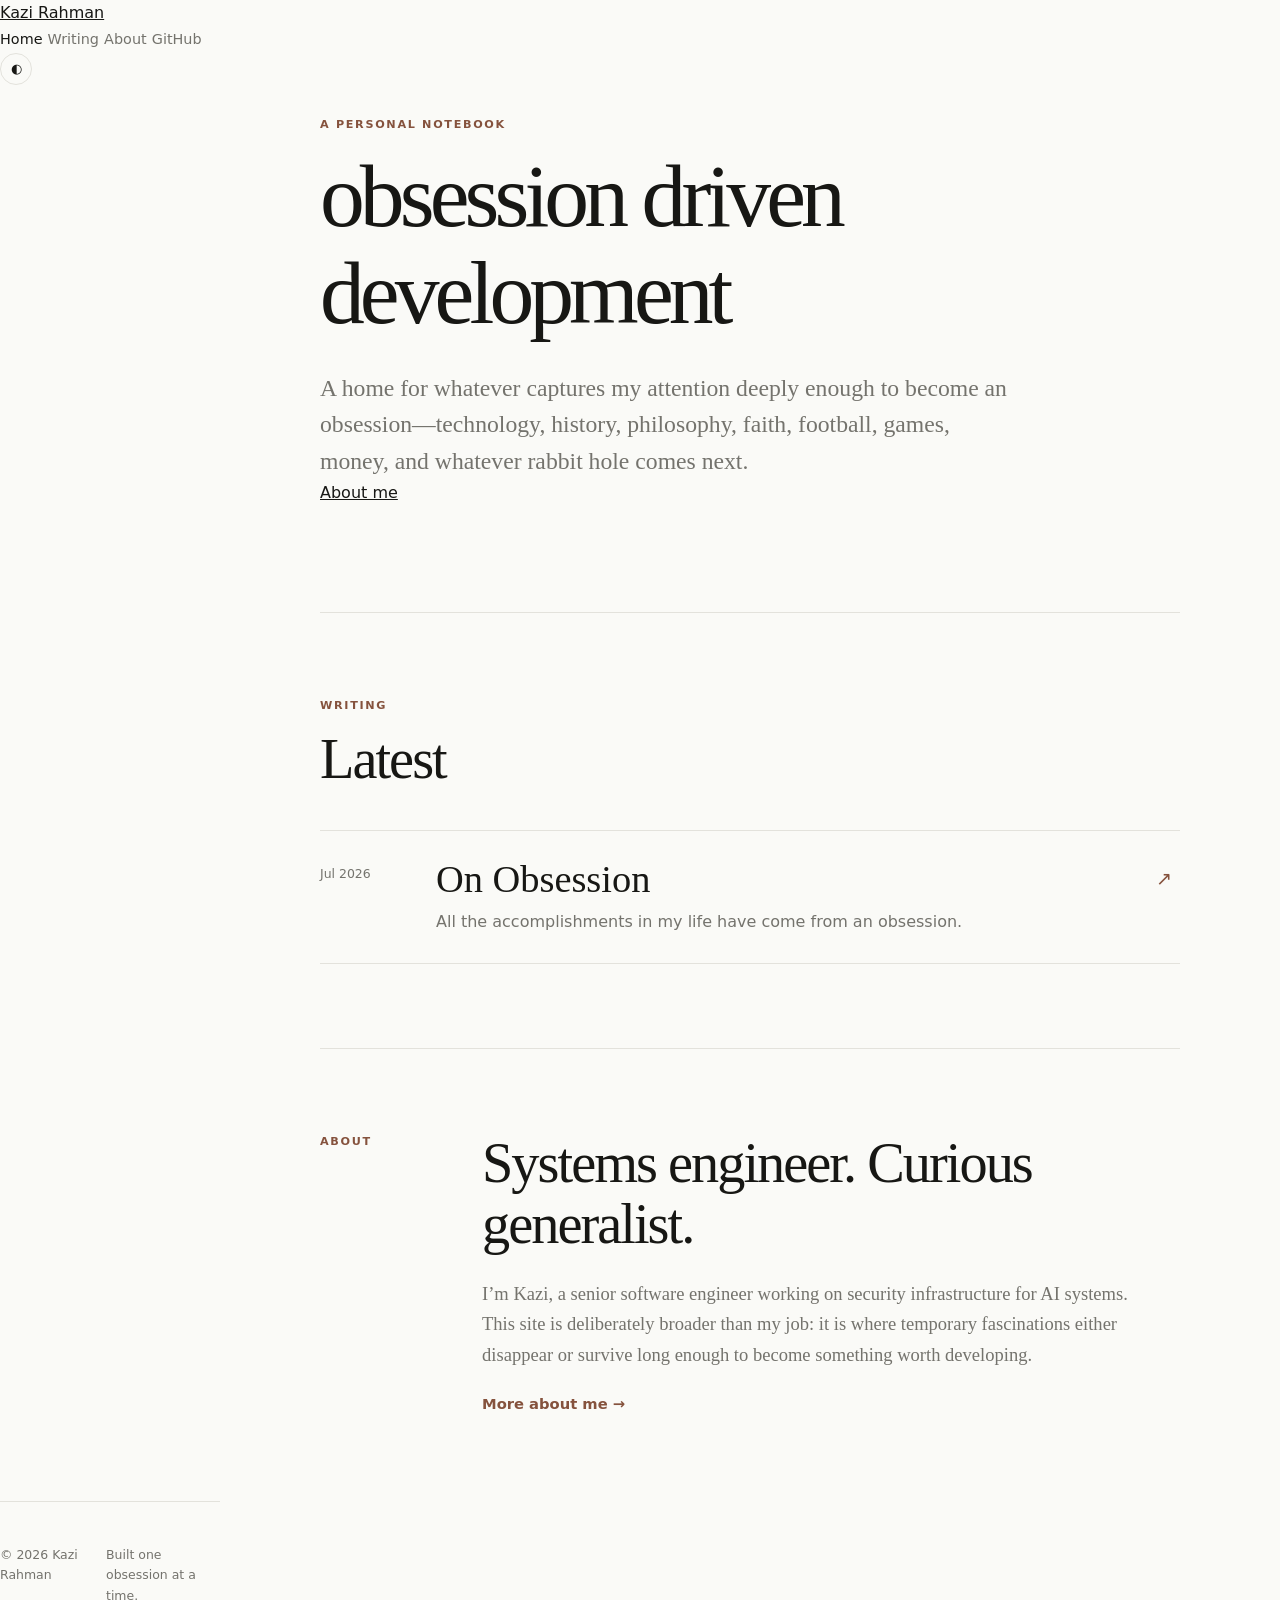
==== commit b9e393b4: "Restore warm top navigation and about button" ====
--- a/index.html
+++ b/index.html
@@ -9,60 +9,56 @@
   <script defer src="assets/site.js"></script>
 </head>
 <body>
-  <aside class="site-nav">
-    <div class="nav-identity">
+  <header class="site-header">
+    <div class="header-left">
       <a class="brand" href="index.html">Kazi Rahman</a>
-      <p>obsession driven development</p>
+      <nav aria-label="Primary navigation">
+        <a class="nav-link active" href="index.html" aria-current="page">Home</a>
+        <a class="nav-link" href="#writing">Writing</a>
+        <a class="nav-link" href="about.html">About</a>
+        <a class="nav-link" href="https://github.com/kazirahm" rel="me">GitHub</a>
+      </nav>
     </div>
+    <button class="theme-toggle" type="button" aria-label="Toggle color theme">◐</button>
+  </header>
 
-    <nav aria-label="Primary navigation">
-      <a class="nav-link active" href="index.html" aria-current="page">Home</a>
-      <a class="nav-link" href="#writing">Writing</a>
-      <a class="nav-link" href="about.html">About</a>
-      <a class="nav-link" href="https://github.com/kazirahm" rel="me">GitHub</a>
-    </nav>
+  <main>
+    <section class="hero">
+      <p class="eyebrow">A personal notebook</p>
+      <h1>obsession driven development</h1>
+      <p class="lede">A home for whatever captures my attention deeply enough to become an obsession—technology, history, philosophy, faith, football, games, money, and whatever rabbit hole comes next.</p>
+      <a class="button" href="about.html">About me</a>
+    </section>
 
-    <button class="theme-toggle" type="button" aria-label="Toggle color theme">◐</button>
-  </aside>
+    <section id="writing" class="section writing-section">
+      <div class="section-heading">
+        <p class="eyebrow">Writing</p>
+        <h2>Latest</h2>
+      </div>
 
-  <div class="site-content">
-    <main>
-      <section class="hero">
-        <p class="eyebrow">A personal notebook</p>
-        <h1>obsession driven development</h1>
-        <p class="lede">A home for whatever captures my attention deeply enough to become an obsession—technology, history, philosophy, faith, football, games, money, and whatever rabbit hole comes next.</p>
-      </section>
+      <article class="post-row">
+        <div class="post-date">Jul 2026</div>
+        <div class="post-copy">
+          <h3><a href="posts/on-obsession.html">On Obsession</a></h3>
+          <p>All the accomplishments in my life have come from an obsession.</p>
+        </div>
+        <a class="post-arrow" href="posts/on-obsession.html" aria-label="Read On Obsession">↗</a>
+      </article>
+    </section>
 
-      <section id="writing" class="section writing-section">
-        <div class="section-heading">
-          <p class="eyebrow">Writing</p>
-          <h2>Latest</h2>
-        </div>
+    <section class="section home-about">
+      <p class="eyebrow">About</p>
+      <div>
+        <h2>Systems engineer. Curious generalist.</h2>
+        <p>I’m Kazi, a senior software engineer working on security infrastructure for AI systems. This site is deliberately broader than my job: it is where temporary fascinations either disappear or survive long enough to become something worth developing.</p>
+        <a class="text-link" href="about.html">More about me →</a>
+      </div>
+    </section>
+  </main>
 
-        <article class="post-row">
-          <div class="post-date">Jul 2026</div>
-          <div class="post-copy">
-            <h3><a href="posts/on-obsession.html">On Obsession</a></h3>
-            <p>All the accomplishments in my life have come from an obsession.</p>
-          </div>
-          <a class="post-arrow" href="posts/on-obsession.html" aria-label="Read On Obsession">↗</a>
-        </article>
-      </section>
-
-      <section class="section home-about">
-        <p class="eyebrow">About</p>
-        <div>
-          <h2>Systems engineer. Curious generalist.</h2>
-          <p>I’m Kazi, a senior software engineer working on security infrastructure for AI systems. This site is deliberately broader than my job: it is where temporary fascinations either disappear or survive long enough to become something worth developing.</p>
-          <a class="text-link" href="about.html">More about me →</a>
-        </div>
-      </section>
-    </main>
-
-    <footer>
-      <p>© <span id="year"></span> Kazi Rahman</p>
-      <p>Built one obsession at a time.</p>
-    </footer>
-  </div>
+  <footer>
+    <p>© <span id="year"></span> Kazi Rahman</p>
+    <p>Built one obsession at a time.</p>
+  </footer>
 </body>
 </html>
--- a/assets/styles.css
+++ b/assets/styles.css
@@ -1,168 +1,437 @@
 :root {
-  --bg: #f5f2ea;
-  --surface: #ebe5d9;
-  --text: #171713;
-  --muted: #6b675e;
-  --accent: #8d3c2d;
-  --line: #d4cec1;
-  --max: 1120px;
+  --bg: #fafaf7;
+  --text: #171714;
+  --muted: #74736d;
+  --accent: #85523d;
+  --line: #e3e2dc;
+  --nav-width: 220px;
+  --content-max: 860px;
 }
 
 [data-theme="dark"] {
   --bg: #171715;
-  --surface: #23221f;
-  --text: #f1ede4;
-  --muted: #aaa397;
-  --accent: #e18a74;
-  --line: #393631;
+  --text: #f0eee8;
+  --muted: #a6a39a;
+  --accent: #d58c70;
+  --line: #34332f;
 }
 
 * { box-sizing: border-box; }
 html { scroll-behavior: smooth; }
 body {
   margin: 0;
+  min-height: 100vh;
+  display: grid;
+  grid-template-columns: var(--nav-width) minmax(0, 1fr);
   background: var(--bg);
   color: var(--text);
   font-family: Inter, ui-sans-serif, system-ui, -apple-system, BlinkMacSystemFont, "Segoe UI", sans-serif;
   line-height: 1.65;
 }
+
 a { color: inherit; }
-a:focus-visible, button:focus-visible { outline: 3px solid var(--accent); outline-offset: 4px; }
-.site-header, main, footer { width: min(calc(100% - 40px), var(--max)); margin-inline: auto; }
-.site-header {
-  display: flex; justify-content: space-between; align-items: center;
-  min-height: 82px; border-bottom: 1px solid var(--line);
-}
-.brand { font-family: Georgia, serif; font-size: 1.25rem; font-weight: 700; text-decoration: none; }
-nav { display: flex; align-items: center; gap: 24px; }
-nav a { text-decoration: none; color: var(--muted); font-size: .95rem; }
-nav a:hover, nav a[aria-current="page"] { color: var(--text); }
-.theme-toggle { border: 1px solid var(--line); background: transparent; color: var(--text); border-radius: 999px; width: 36px; height: 36px; cursor: pointer; }
-.hero { min-height: 72vh; display: grid; align-content: center; max-width: 860px; padding: 90px 0; }
-.eyebrow { margin: 0 0 12px; color: var(--accent); font-size: .75rem; font-weight: 800; letter-spacing: .16em; text-transform: uppercase; }
-h1, h2, h3 { font-family: Georgia, "Times New Roman", serif; line-height: 1.08; margin-top: 0; }
-h1 { font-size: clamp(3.1rem, 8vw, 6.8rem); letter-spacing: -.055em; margin-bottom: 28px; }
-.lede { max-width: 720px; margin: 0 0 34px; color: var(--muted); font-family: Georgia, serif; font-size: clamp(1.2rem, 2.4vw, 1.65rem); }
-.button { display: inline-block; width: fit-content; background: var(--text); color: var(--bg); padding: 12px 18px; border-radius: 3px; text-decoration: none; font-weight: 700; }
-.button:hover { transform: translateY(-1px); }
-.section { padding: 110px 0; border-top: 1px solid var(--line); }
-.section-heading { max-width: 680px; margin-bottom: 50px; }
-h2 { font-size: clamp(2.4rem, 5vw, 4.2rem); letter-spacing: -.035em; }
-.featured-post { display: flex; justify-content: space-between; gap: 40px; padding: 42px 0; border-top: 1px solid var(--line); border-bottom: 1px solid var(--line); }
-.featured-post > div { max-width: 720px; }
-.featured-post h3 { font-size: clamp(2rem, 4vw, 3.2rem); margin-bottom: 16px; }
-.featured-post h3 a { text-decoration: none; }
-.featured-post p { color: var(--muted); font-size: 1.08rem; }
-.post-meta { font-size: .82rem !important; text-transform: uppercase; letter-spacing: .08em; }
-.read-more { align-self: end; white-space: nowrap; color: var(--accent); font-weight: 700; text-decoration: none; }
-.inline-link { display: inline-block; margin-top: 8px; }
-.topic-grid { display: grid; grid-template-columns: repeat(2, 1fr); gap: 1px; margin-top: 70px; background: var(--line); border: 1px solid var(--line); }
-.topic-grid > div { background: var(--bg); padding: 38px; }
-.topic-grid span { color: var(--accent); font-size: .8rem; }
-.topic-grid h3 { font-size: 1.7rem; margin: 18px 0 10px; }
-.topic-grid p, .about-copy { color: var(--muted); }
-.about { display: grid; grid-template-columns: 1fr 1fr; gap: 80px; }
-.about-copy { font-family: Georgia, serif; font-size: 1.25rem; }
-footer { display: flex; justify-content: space-between; gap: 24px; padding: 36px 0 60px; border-top: 1px solid var(--line); color: var(--muted); font-size: .9rem; }
-
-/* About page */
-.about-hero {
+a:focus-visible,
+button:focus-visible {
+  outline: 2px solid var(--accent);
+  outline-offset: 4px;
+}
+
+.site-nav {
+  position: sticky;
+  top: 0;
+  height: 100vh;
+  padding: 30px 26px;
+  display: flex;
+  flex-direction: column;
+  border-right: 1px solid var(--line);
+  background: var(--bg);
+}
+
+.nav-identity .brand {
+  display: inline-block;
+  font-family: Georgia, "Times New Roman", serif;
+  font-size: 1.08rem;
+  font-weight: 700;
+  text-decoration: none;
+}
+
+.nav-identity p {
+  max-width: 150px;
+  margin: 8px 0 0;
+  color: var(--muted);
+  font-size: .72rem;
+  line-height: 1.45;
+  text-transform: lowercase;
+}
+
+.site-nav nav {
+  display: flex;
+  flex-direction: column;
+  align-items: flex-start;
+  gap: 4px;
+  margin-top: 54px;
+}
+
+.nav-link {
+  position: relative;
+  padding: 5px 0;
+  color: var(--muted);
+  font-size: .9rem;
+  text-decoration: none;
+  transition: color .15s ease;
+}
+
+.nav-link:hover,
+.nav-link.active {
+  color: var(--text);
+}
+
+.nav-link.active::before {
+  content: "—";
+  position: absolute;
+  right: calc(100% + 8px);
+  color: var(--accent);
+}
+
+.theme-toggle {
+  width: 32px;
+  height: 32px;
+  margin-top: auto;
+  border: 1px solid var(--line);
+  border-radius: 50%;
+  background: transparent;
+  color: var(--text);
+  cursor: pointer;
+}
+
+.site-content {
+  min-width: 0;
+  padding: 0 clamp(30px, 6vw, 90px);
+}
+
+main,
+footer {
+  width: min(100%, var(--content-max));
+  margin-inline: auto;
+}
+
+.hero {
   min-height: 68vh;
   display: grid;
-  grid-template-columns: minmax(0, 1.35fr) minmax(280px, .65fr);
-  gap: 72px;
-  align-items: end;
-  padding: 110px 0 90px;
-}
-.about-hero h1 { max-width: 820px; margin-bottom: 0; }
-.about-intro {
+  align-content: center;
+  padding: 100px 0 90px;
+}
+
+.eyebrow {
   margin: 0 0 14px;
-  color: var(--muted);
-  font-family: Georgia, serif;
-  font-size: clamp(1.25rem, 2vw, 1.55rem);
-}
-.fact-strip {
+  color: var(--accent);
+  font-size: .7rem;
+  font-weight: 700;
+  letter-spacing: .15em;
+  text-transform: uppercase;
+}
+
+h1,
+h2,
+h3 {
+  margin-top: 0;
+  font-family: Georgia, "Times New Roman", serif;
+  font-weight: 500;
+  line-height: 1.08;
+}
+
+h1 {
+  max-width: 780px;
+  margin-bottom: 28px;
+  font-size: clamp(3rem, 7vw, 6.1rem);
+  letter-spacing: -.055em;
+}
+
+h2 {
+  margin-bottom: 0;
+  font-size: clamp(2rem, 4.4vw, 3.6rem);
+  letter-spacing: -.035em;
+}
+
+.lede {
+  max-width: 690px;
+  margin: 0;
+  color: var(--muted);
+  font-family: Georgia, "Times New Roman", serif;
+  font-size: clamp(1.18rem, 2vw, 1.48rem);
+  line-height: 1.55;
+}
+
+.section {
+  padding: 84px 0;
+  border-top: 1px solid var(--line);
+}
+
+.section-heading {
+  margin-bottom: 40px;
+}
+
+.post-row {
   display: grid;
-  grid-template-columns: repeat(4, 1fr);
+  grid-template-columns: 92px minmax(0, 1fr) 24px;
+  gap: 24px;
+  align-items: start;
+  padding: 28px 0;
   border-top: 1px solid var(--line);
   border-bottom: 1px solid var(--line);
 }
-.fact-strip > div { padding: 28px 24px 30px 0; }
-.fact-strip > div + div { border-left: 1px solid var(--line); padding-left: 24px; }
-.fact-strip span {
-  display: block;
+
+.post-date {
+  padding-top: 5px;
+  color: var(--muted);
+  font-size: .78rem;
+}
+
+.post-copy h3 {
   margin-bottom: 8px;
+  font-size: clamp(1.7rem, 3vw, 2.45rem);
+}
+
+.post-copy h3 a,
+.post-arrow,
+.text-link {
+  text-decoration: none;
+}
+
+.post-copy p {
+  max-width: 570px;
+  margin: 0;
+  color: var(--muted);
+}
+
+.post-arrow {
+  padding-top: 4px;
   color: var(--accent);
-  font-size: .7rem;
-  font-weight: 800;
-  letter-spacing: .12em;
-  text-transform: uppercase;
-}
-.fact-strip strong { display: block; font-family: Georgia, serif; font-size: 1.06rem; line-height: 1.35; }
-.about-section {
+  font-size: 1.2rem;
+}
+
+.home-about {
   display: grid;
-  grid-template-columns: minmax(260px, .75fr) minmax(0, 1.25fr);
-  gap: 90px;
-  padding: 105px 0;
+  grid-template-columns: 120px minmax(0, 1fr);
+  gap: 42px;
+}
+
+.home-about h2 {
+  max-width: 600px;
+  margin-bottom: 24px;
+}
+
+.home-about > div > p {
+  max-width: 650px;
+  margin: 0 0 20px;
+  color: var(--muted);
+  font-family: Georgia, "Times New Roman", serif;
+  font-size: 1.16rem;
+}
+
+.text-link {
+  color: var(--accent);
+  font-size: .92rem;
+  font-weight: 600;
+}
+
+footer {
+  display: flex;
+  justify-content: space-between;
+  gap: 24px;
+  padding: 30px 0 50px;
+  border-top: 1px solid var(--line);
+  color: var(--muted);
+  font-size: .78rem;
+}
+
+/* About */
+.page-intro {
+  padding: 110px 0 90px;
   border-bottom: 1px solid var(--line);
 }
-.section-label { position: sticky; top: 32px; align-self: start; }
-.section-label h2 { max-width: 440px; font-size: clamp(2.25rem, 4vw, 3.8rem); }
-.prose { max-width: 720px; color: var(--muted); font-family: Georgia, serif; font-size: 1.23rem; }
-.prose p { margin: 0 0 1.45em; }
-.prose p:first-child { color: var(--text); font-size: 1.38rem; }
-.project-list { border-top: 1px solid var(--line); }
-.project-list article {
+
+.page-intro .lede {
+  max-width: 760px;
+}
+
+.quiet-meta {
+  margin: 32px 0 0;
+  color: var(--muted);
+  font-size: .78rem;
+}
+
+.essay-section {
   display: grid;
-  grid-template-columns: 48px 1fr;
-  gap: 28px;
-  padding: 32px 0;
+  grid-template-columns: 150px minmax(0, 1fr);
+  gap: 54px;
+  padding: 72px 0;
   border-bottom: 1px solid var(--line);
 }
-.project-number { margin: 5px 0 0; color: var(--accent); font-weight: 800; }
-.project-list h3 { margin-bottom: 10px; font-size: 1.65rem; }
-.project-list article > div > p { max-width: 650px; margin: 0; color: var(--muted); }
-.personal-section { border-bottom: 0; }
-.about-cta { padding: 100px 0 120px; border-top: 1px solid var(--line); }
-.about-cta h2 { max-width: 800px; }
-.cta-links { display: flex; align-items: center; gap: 26px; margin-top: 38px; }
-.text-link { color: var(--accent); font-weight: 700; text-decoration: none; }
-
-.article-shell { max-width: 780px; margin: 0 auto; padding: 100px 20px; }
-.article-shell h1 { font-size: clamp(3rem, 7vw, 5.5rem); }
-.article-shell .lede { font-size: 1.4rem; }
-.article-body { margin-top: 60px; font-family: Georgia, serif; font-size: 1.22rem; }
-.article-body p { margin: 0 0 1.5em; }
-.article-body h2 { font-size: 2.1rem; margin-top: 2em; }
-.back-link { display: inline-block; margin-bottom: 60px; color: var(--muted); text-decoration: none; }
-
-@media (max-width: 900px) {
-  .about-hero { grid-template-columns: 1fr; gap: 34px; align-content: center; }
-  .fact-strip { grid-template-columns: repeat(2, 1fr); }
-  .fact-strip > div:nth-child(3) { border-left: 0; }
-  .fact-strip > div:nth-child(n+3) { border-top: 1px solid var(--line); }
-  .about-section { grid-template-columns: 1fr; gap: 28px; }
-  .section-label { position: static; }
-}
-
-@media (max-width: 720px) {
-  .site-header { min-height: 70px; }
-  nav { gap: 14px; }
-  nav a { display: none; }
-  nav a[aria-current="page"] { display: inline; }
-  .hero { min-height: 65vh; padding: 65px 0; }
-  .section { padding: 75px 0; }
-  .featured-post, footer { flex-direction: column; }
-  .read-more { align-self: start; }
-  .topic-grid, .about { grid-template-columns: 1fr; }
-  .about { gap: 10px; }
-  .topic-grid > div { padding: 28px; }
-  .about-hero { min-height: auto; padding: 75px 0 65px; }
-  .fact-strip { grid-template-columns: 1fr; }
-  .fact-strip > div, .fact-strip > div + div { padding: 22px 0; border-left: 0; }
-  .fact-strip > div + div { border-top: 1px solid var(--line); }
-  .about-section { padding: 75px 0; }
-  .prose { font-size: 1.1rem; }
-  .prose p:first-child { font-size: 1.22rem; }
-  .cta-links { align-items: flex-start; flex-direction: column; }
-}
+
+.prose {
+  max-width: 680px;
+  color: var(--muted);
+  font-family: Georgia, "Times New Roman", serif;
+  font-size: 1.16rem;
+  line-height: 1.8;
+}
+
+.prose p {
+  margin: 0 0 1.4em;
+}
+
+.prose p:first-child {
+  color: var(--text);
+}
+
+/* Essays */
+.article-shell {
+  max-width: 720px;
+  padding: 110px 0 100px;
+}
+
+.article-shell h1 {
+  margin-bottom: 22px;
+  font-size: clamp(3.2rem, 7vw, 5.7rem);
+}
+
+.article-shell .lede {
+  padding-bottom: 48px;
+  border-bottom: 1px solid var(--line);
+}
+
+.article-body {
+  margin-top: 48px;
+  font-family: Georgia, "Times New Roman", serif;
+  font-size: clamp(1.08rem, 1.6vw, 1.2rem);
+  line-height: 1.9;
+}
+
+.article-body p {
+  margin: 0 0 1.55em;
+}
+
+@media (max-width: 820px) {
+  body {
+    display: block;
+  }
+
+  .site-nav {
+    position: sticky;
+    z-index: 10;
+    height: auto;
+    padding: 15px 20px;
+    flex-direction: row;
+    align-items: center;
+    gap: 20px;
+    border-right: 0;
+    border-bottom: 1px solid var(--line);
+  }
+
+  .nav-identity p {
+    display: none;
+  }
+
+  .site-nav nav {
+    min-width: 0;
+    margin: 0 0 0 auto;
+    flex-direction: row;
+    align-items: center;
+    gap: 16px;
+    overflow-x: auto;
+  }
+
+  .nav-link {
+    flex: 0 0 auto;
+    font-size: .82rem;
+  }
+
+  .nav-link.active::before {
+    display: none;
+  }
+
+  .theme-toggle {
+    flex: 0 0 auto;
+    width: 30px;
+    height: 30px;
+    margin: 0;
+  }
+
+  .site-content {
+    padding: 0 24px;
+  }
+
+  .hero {
+    min-height: 58vh;
+    padding: 76px 0 66px;
+  }
+
+  .section {
+    padding: 66px 0;
+  }
+
+  .home-about,
+  .essay-section {
+    grid-template-columns: 1fr;
+    gap: 20px;
+  }
+
+  .page-intro {
+    padding: 78px 0 66px;
+  }
+
+  .essay-section {
+    padding: 60px 0;
+  }
+
+  .article-shell {
+    padding: 78px 0 70px;
+  }
+}
+
+@media (max-width: 560px) {
+  .site-nav {
+    gap: 12px;
+  }
+
+  .nav-identity .brand {
+    font-size: .96rem;
+  }
+
+  .site-nav nav {
+    gap: 12px;
+  }
+
+  .nav-link[href*="github"] {
+    display: none;
+  }
+
+  .site-content {
+    padding: 0 19px;
+  }
+
+  h1 {
+    font-size: clamp(2.8rem, 15vw, 4.2rem);
+  }
+
+  .post-row {
+    grid-template-columns: 1fr 22px;
+    gap: 14px;
+  }
+
+  .post-date {
+    grid-column: 1 / -1;
+    padding: 0;
+  }
+
+  .post-arrow {
+    grid-column: 2;
+    grid-row: 2;
+  }
+
+  footer {
+    flex-direction: column;
+    gap: 4px;
+  }
+}
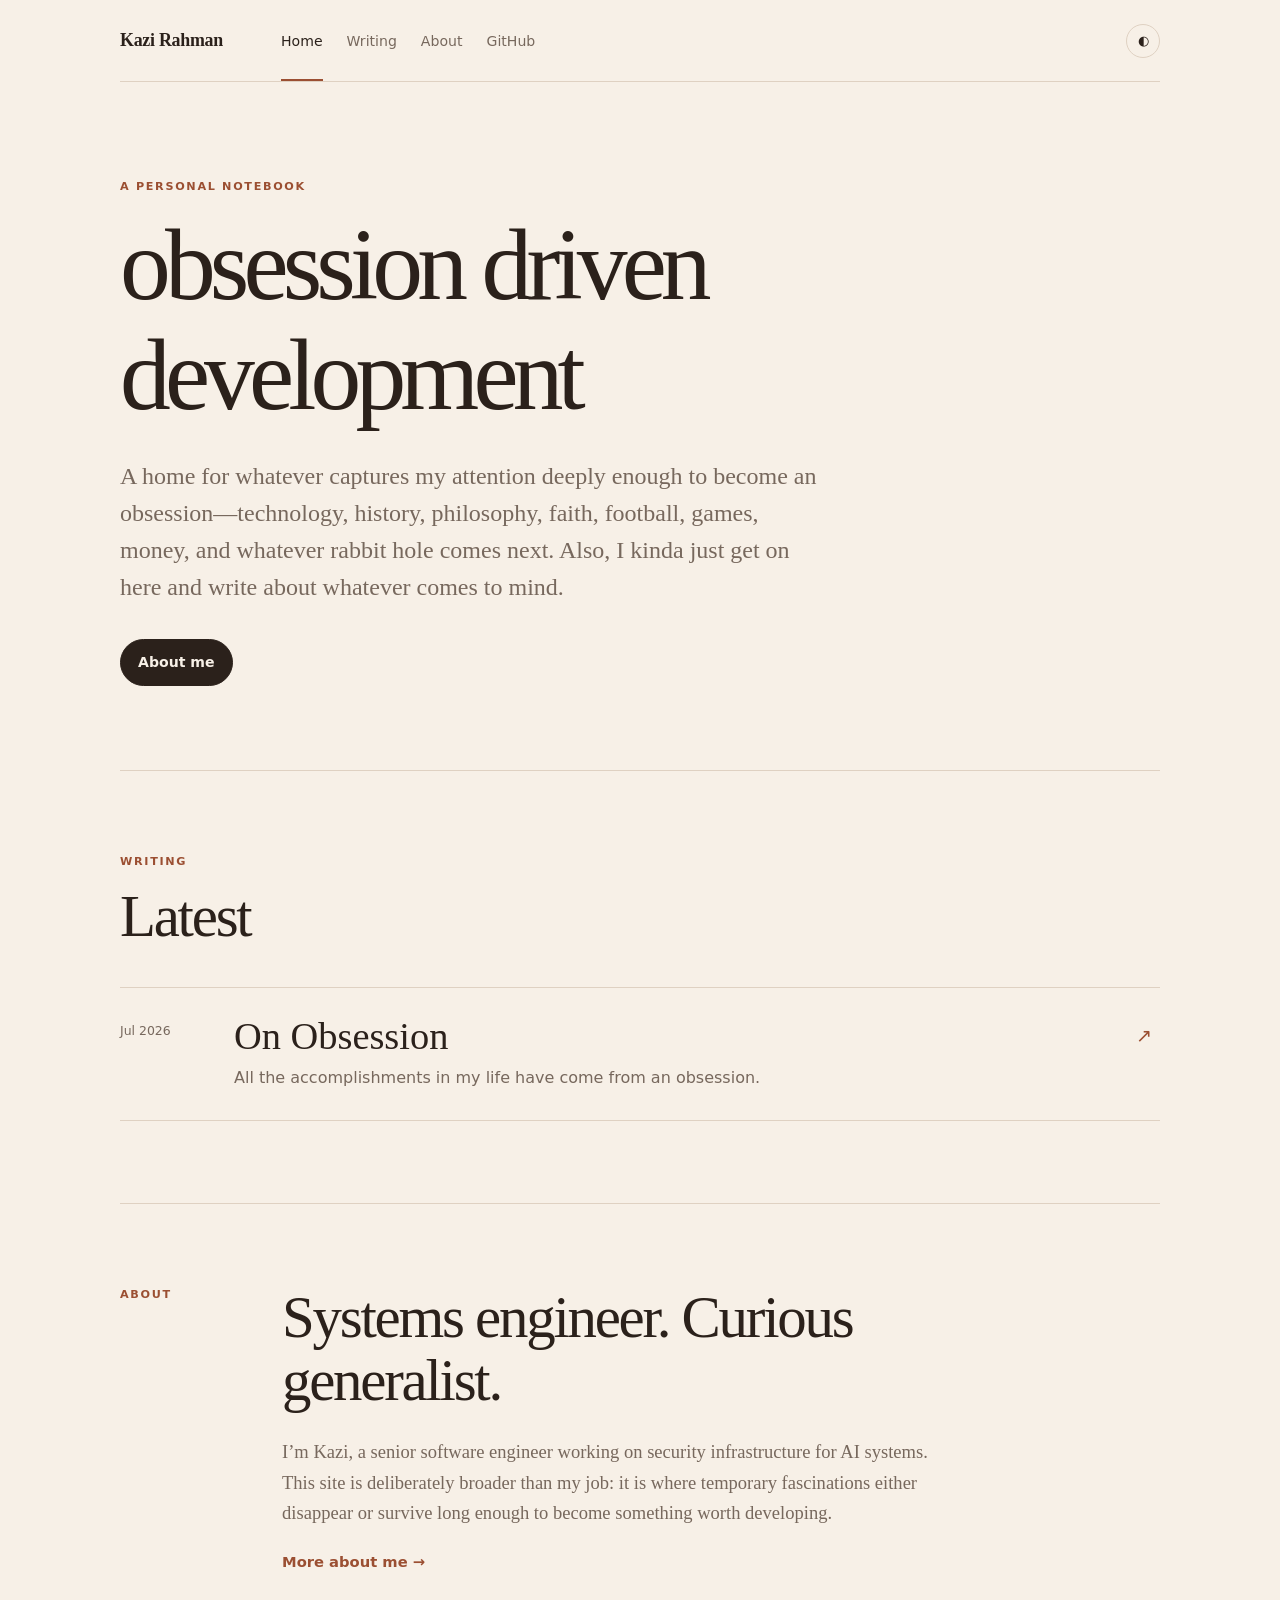
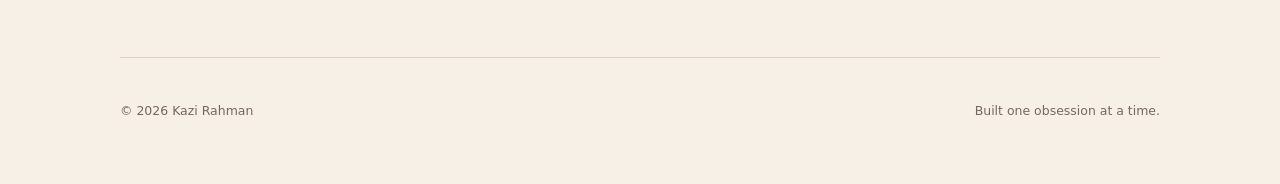
==== commit 16e39993: "Add casual homepage blurb" ====
--- a/index.html
+++ b/index.html
@@ -26,7 +26,7 @@
     <section class="hero">
       <p class="eyebrow">A personal notebook</p>
       <h1>obsession driven development</h1>
-      <p class="lede">A home for whatever captures my attention deeply enough to become an obsession—technology, history, philosophy, faith, football, games, money, and whatever rabbit hole comes next.</p>
+      <p class="lede">A home for whatever captures my attention deeply enough to become an obsession—technology, history, philosophy, faith, football, games, money, and whatever rabbit hole comes next. Also, I kinda just get on here and write about whatever comes to mind.</p>
       <a class="button" href="about.html">About me</a>
     </section>
 
--- a/assets/styles.css
+++ b/assets/styles.css
@@ -1,19 +1,23 @@
 :root {
-  --bg: #fafaf7;
-  --text: #171714;
-  --muted: #74736d;
-  --accent: #85523d;
-  --line: #e3e2dc;
-  --nav-width: 220px;
-  --content-max: 860px;
+  --bg: #f7f0e7;
+  --surface: #efe3d5;
+  --text: #2b211b;
+  --muted: #77685d;
+  --accent: #9b4f32;
+  --accent-hover: #7f3f28;
+  --line: #dfd1c2;
+  --max: 1040px;
+  --reading: 720px;
 }
 
 [data-theme="dark"] {
-  --bg: #171715;
-  --text: #f0eee8;
-  --muted: #a6a39a;
-  --accent: #d58c70;
-  --line: #34332f;
+  --bg: #1f1814;
+  --surface: #2a211b;
+  --text: #f4ece3;
+  --muted: #b6a69a;
+  --accent: #e09a79;
+  --accent-hover: #efaf90;
+  --line: #44372f;
 }
 
 * { box-sizing: border-box; }
@@ -21,8 +25,6 @@
 body {
   margin: 0;
   min-height: 100vh;
-  display: grid;
-  grid-template-columns: var(--nav-width) minmax(0, 1fr);
   background: var(--bg);
   color: var(--text);
   font-family: Inter, ui-sans-serif, system-ui, -apple-system, BlinkMacSystemFont, "Segoe UI", sans-serif;
@@ -36,49 +38,52 @@
   outline-offset: 4px;
 }
 
-.site-nav {
-  position: sticky;
-  top: 0;
-  height: 100vh;
-  padding: 30px 26px;
+.site-header,
+main,
+footer {
+  width: min(calc(100% - 40px), var(--max));
+  margin-inline: auto;
+}
+
+.site-header {
+  min-height: 82px;
   display: flex;
-  flex-direction: column;
-  border-right: 1px solid var(--line);
-  background: var(--bg);
-}
-
-.nav-identity .brand {
-  display: inline-block;
-  font-family: Georgia, "Times New Roman", serif;
-  font-size: 1.08rem;
+  align-items: center;
+  justify-content: space-between;
+  gap: 24px;
+  border-bottom: 1px solid var(--line);
+}
+
+.header-left {
+  min-width: 0;
+  display: flex;
+  align-items: center;
+  gap: clamp(26px, 5vw, 58px);
+}
+
+.brand {
+  flex: 0 0 auto;
+  font-family: Georgia, "Times New Roman", serif;
+  font-size: 1.12rem;
   font-weight: 700;
   text-decoration: none;
-}
-
-.nav-identity p {
-  max-width: 150px;
-  margin: 8px 0 0;
-  color: var(--muted);
-  font-size: .72rem;
-  line-height: 1.45;
-  text-transform: lowercase;
-}
-
-.site-nav nav {
+  letter-spacing: -.015em;
+}
+
+.site-header nav {
+  min-width: 0;
   display: flex;
-  flex-direction: column;
-  align-items: flex-start;
-  gap: 4px;
-  margin-top: 54px;
+  align-items: center;
+  gap: 24px;
 }
 
 .nav-link {
   position: relative;
-  padding: 5px 0;
-  color: var(--muted);
-  font-size: .9rem;
+  padding: 29px 0 27px;
+  color: var(--muted);
+  font-size: .88rem;
   text-decoration: none;
-  transition: color .15s ease;
+  white-space: nowrap;
 }
 
 .nav-link:hover,
@@ -86,17 +91,20 @@
   color: var(--text);
 }
 
-.nav-link.active::before {
-  content: "—";
+.nav-link.active::after {
+  content: "";
   position: absolute;
-  right: calc(100% + 8px);
-  color: var(--accent);
+  right: 0;
+  bottom: -1px;
+  left: 0;
+  height: 2px;
+  background: var(--accent);
 }
 
 .theme-toggle {
-  width: 32px;
-  height: 32px;
-  margin-top: auto;
+  flex: 0 0 auto;
+  width: 34px;
+  height: 34px;
   border: 1px solid var(--line);
   border-radius: 50%;
   background: transparent;
@@ -104,29 +112,18 @@
   cursor: pointer;
 }
 
-.site-content {
-  min-width: 0;
-  padding: 0 clamp(30px, 6vw, 90px);
-}
-
-main,
-footer {
-  width: min(100%, var(--content-max));
-  margin-inline: auto;
-}
-
 .hero {
-  min-height: 68vh;
+  min-height: 66vh;
   display: grid;
   align-content: center;
-  padding: 100px 0 90px;
+  padding: 96px 0 84px;
 }
 
 .eyebrow {
   margin: 0 0 14px;
   color: var(--accent);
   font-size: .7rem;
-  font-weight: 700;
+  font-weight: 750;
   letter-spacing: .15em;
   text-transform: uppercase;
 }
@@ -141,39 +138,59 @@
 }
 
 h1 {
-  max-width: 780px;
+  max-width: 830px;
   margin-bottom: 28px;
-  font-size: clamp(3rem, 7vw, 6.1rem);
-  letter-spacing: -.055em;
+  font-size: clamp(3.1rem, 8vw, 6.35rem);
+  letter-spacing: -.058em;
 }
 
 h2 {
   margin-bottom: 0;
-  font-size: clamp(2rem, 4.4vw, 3.6rem);
-  letter-spacing: -.035em;
+  font-size: clamp(2.1rem, 4.6vw, 3.75rem);
+  letter-spacing: -.038em;
 }
 
 .lede {
-  max-width: 690px;
+  max-width: 700px;
   margin: 0;
   color: var(--muted);
   font-family: Georgia, "Times New Roman", serif;
-  font-size: clamp(1.18rem, 2vw, 1.48rem);
+  font-size: clamp(1.18rem, 2vw, 1.5rem);
   line-height: 1.55;
 }
 
+.button {
+  display: inline-block;
+  width: fit-content;
+  margin-top: 32px;
+  padding: 11px 17px;
+  border: 1px solid var(--text);
+  border-radius: 999px;
+  background: var(--text);
+  color: var(--bg);
+  font-size: .88rem;
+  font-weight: 700;
+  text-decoration: none;
+  transition: transform .15s ease, opacity .15s ease;
+}
+
+.button:hover {
+  transform: translateY(-1px);
+  opacity: .9;
+}
+
 .section {
-  padding: 84px 0;
+  padding: 82px 0;
   border-top: 1px solid var(--line);
 }
 
 .section-heading {
-  margin-bottom: 40px;
+  margin-bottom: 38px;
 }
 
 .post-row {
   display: grid;
-  grid-template-columns: 92px minmax(0, 1fr) 24px;
+  grid-template-columns: 90px minmax(0, 1fr) 24px;
   gap: 24px;
   align-items: start;
   padding: 28px 0;
@@ -189,7 +206,7 @@
 
 .post-copy h3 {
   margin-bottom: 8px;
-  font-size: clamp(1.7rem, 3vw, 2.45rem);
+  font-size: clamp(1.75rem, 3vw, 2.5rem);
 }
 
 .post-copy h3 a,
@@ -198,8 +215,13 @@
   text-decoration: none;
 }
 
+.post-copy h3 a:hover,
+.text-link:hover {
+  color: var(--accent-hover);
+}
+
 .post-copy p {
-  max-width: 570px;
+  max-width: 580px;
   margin: 0;
   color: var(--muted);
 }
@@ -217,12 +239,12 @@
 }
 
 .home-about h2 {
-  max-width: 600px;
+  max-width: 620px;
   margin-bottom: 24px;
 }
 
 .home-about > div > p {
-  max-width: 650px;
+  max-width: 660px;
   margin: 0 0 20px;
   color: var(--muted);
   font-family: Georgia, "Times New Roman", serif;
@@ -232,7 +254,7 @@
 .text-link {
   color: var(--accent);
   font-size: .92rem;
-  font-weight: 600;
+  font-weight: 700;
 }
 
 footer {
@@ -245,9 +267,8 @@
   font-size: .78rem;
 }
 
-/* About */
 .page-intro {
-  padding: 110px 0 90px;
+  padding: 104px 0 82px;
   border-bottom: 1px solid var(--line);
 }
 
@@ -256,7 +277,7 @@
 }
 
 .quiet-meta {
-  margin: 32px 0 0;
+  margin: 30px 0 0;
   color: var(--muted);
   font-size: .78rem;
 }
@@ -265,16 +286,16 @@
   display: grid;
   grid-template-columns: 150px minmax(0, 1fr);
   gap: 54px;
-  padding: 72px 0;
+  padding: 70px 0;
   border-bottom: 1px solid var(--line);
 }
 
 .prose {
-  max-width: 680px;
+  max-width: 690px;
   color: var(--muted);
   font-family: Georgia, "Times New Roman", serif;
   font-size: 1.16rem;
-  line-height: 1.8;
+  line-height: 1.82;
 }
 
 .prose p {
@@ -285,24 +306,23 @@
   color: var(--text);
 }
 
-/* Essays */
 .article-shell {
-  max-width: 720px;
-  padding: 110px 0 100px;
+  width: min(100%, var(--reading));
+  padding: 104px 0 96px;
 }
 
 .article-shell h1 {
   margin-bottom: 22px;
-  font-size: clamp(3.2rem, 7vw, 5.7rem);
+  font-size: clamp(3.3rem, 7vw, 5.8rem);
 }
 
 .article-shell .lede {
-  padding-bottom: 48px;
+  padding-bottom: 46px;
   border-bottom: 1px solid var(--line);
 }
 
 .article-body {
-  margin-top: 48px;
+  margin-top: 46px;
   font-family: Georgia, "Times New Roman", serif;
   font-size: clamp(1.08rem, 1.6vw, 1.2rem);
   line-height: 1.9;
@@ -312,63 +332,48 @@
   margin: 0 0 1.55em;
 }
 
-@media (max-width: 820px) {
-  body {
-    display: block;
-  }
-
-  .site-nav {
-    position: sticky;
-    z-index: 10;
-    height: auto;
-    padding: 15px 20px;
-    flex-direction: row;
-    align-items: center;
-    gap: 20px;
-    border-right: 0;
-    border-bottom: 1px solid var(--line);
-  }
-
-  .nav-identity p {
+@media (max-width: 760px) {
+  .site-header {
+    min-height: auto;
+    padding: 15px 0 13px;
+    align-items: flex-start;
+  }
+
+  .header-left {
+    min-width: 0;
+    flex: 1;
+    flex-direction: column;
+    align-items: flex-start;
+    gap: 10px;
+  }
+
+  .site-header nav {
+    width: 100%;
+    gap: 18px;
+    overflow-x: auto;
+    scrollbar-width: none;
+  }
+
+  .site-header nav::-webkit-scrollbar {
     display: none;
   }
 
-  .site-nav nav {
-    min-width: 0;
-    margin: 0 0 0 auto;
-    flex-direction: row;
-    align-items: center;
-    gap: 16px;
-    overflow-x: auto;
-  }
-
   .nav-link {
-    flex: 0 0 auto;
+    padding: 4px 0 8px;
     font-size: .82rem;
   }
 
-  .nav-link.active::before {
-    display: none;
-  }
-
   .theme-toggle {
-    flex: 0 0 auto;
-    width: 30px;
-    height: 30px;
-    margin: 0;
-  }
-
-  .site-content {
-    padding: 0 24px;
+    margin-top: 1px;
   }
 
   .hero {
     min-height: 58vh;
-    padding: 76px 0 66px;
+    padding: 72px 0 64px;
   }
 
   .section {
-    padding: 66px 0;
+    padding: 64px 0;
   }
 
   .home-about,
@@ -378,41 +383,27 @@
   }
 
   .page-intro {
-    padding: 78px 0 66px;
+    padding: 74px 0 62px;
   }
 
   .essay-section {
-    padding: 60px 0;
+    padding: 58px 0;
   }
 
   .article-shell {
-    padding: 78px 0 70px;
+    padding: 74px 0 68px;
   }
 }
 
 @media (max-width: 560px) {
-  .site-nav {
-    gap: 12px;
-  }
-
-  .nav-identity .brand {
-    font-size: .96rem;
-  }
-
-  .site-nav nav {
-    gap: 12px;
-  }
-
-  .nav-link[href*="github"] {
-    display: none;
-  }
-
-  .site-content {
-    padding: 0 19px;
+  .site-header,
+  main,
+  footer {
+    width: min(calc(100% - 32px), var(--max));
   }
 
   h1 {
-    font-size: clamp(2.8rem, 15vw, 4.2rem);
+    font-size: clamp(2.8rem, 15vw, 4.3rem);
   }
 
   .post-row {
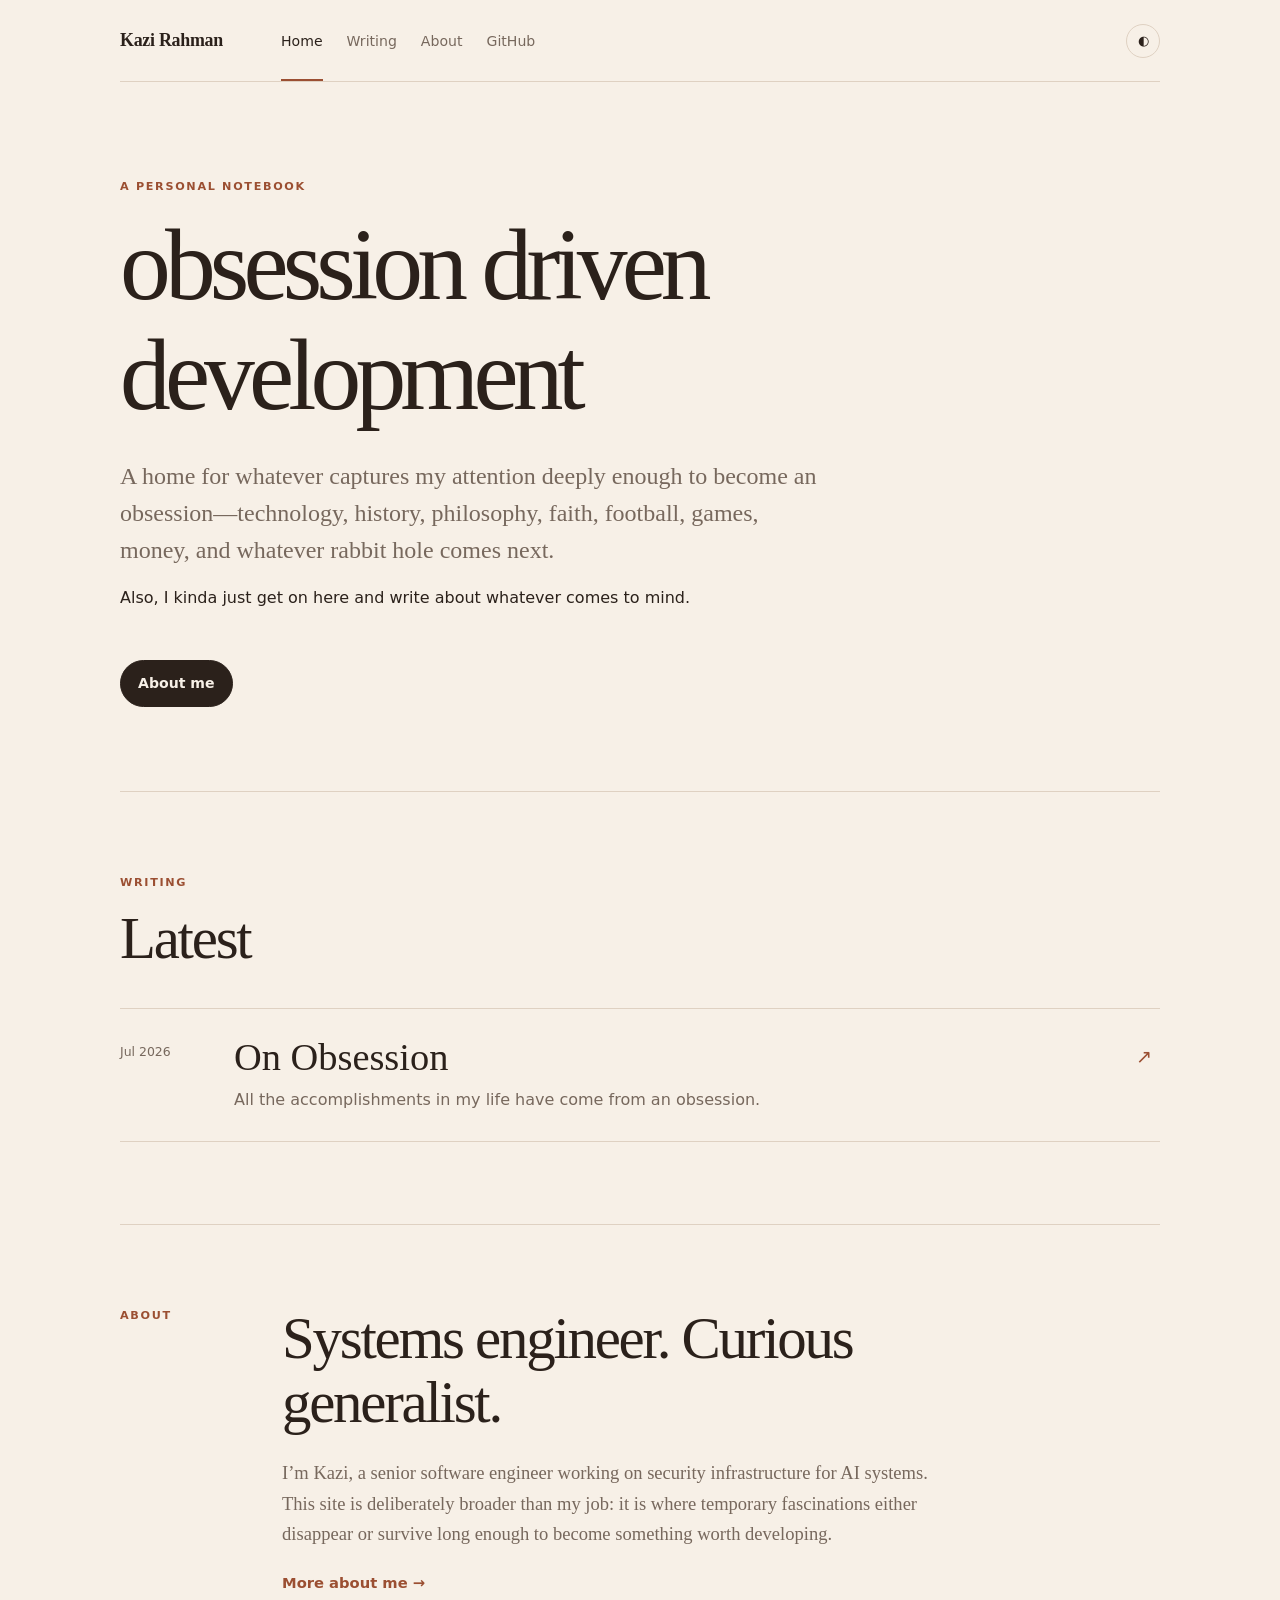
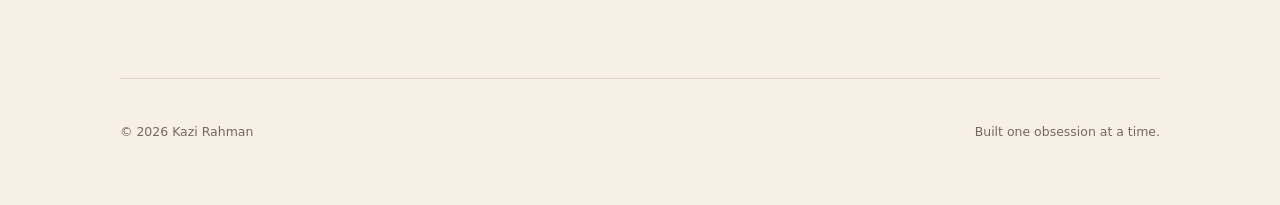
==== commit 30907f77: "Make homepage aside stand out" ====
--- a/index.html
+++ b/index.html
@@ -26,7 +26,8 @@
     <section class="hero">
       <p class="eyebrow">A personal notebook</p>
       <h1>obsession driven development</h1>
-      <p class="lede">A home for whatever captures my attention deeply enough to become an obsession—technology, history, philosophy, faith, football, games, money, and whatever rabbit hole comes next. Also, I kinda just get on here and write about whatever comes to mind.</p>
+      <p class="lede">A home for whatever captures my attention deeply enough to become an obsession—technology, history, philosophy, faith, football, games, money, and whatever rabbit hole comes next.</p>
+      <p class="hero-aside">Also, I kinda just get on here and write about whatever comes to mind.</p>
       <a class="button" href="about.html">About me</a>
     </section>
 
@@ -61,4 +62,4 @@
     <p>Built one obsession at a time.</p>
   </footer>
 </body>
-</html>
+</html>
